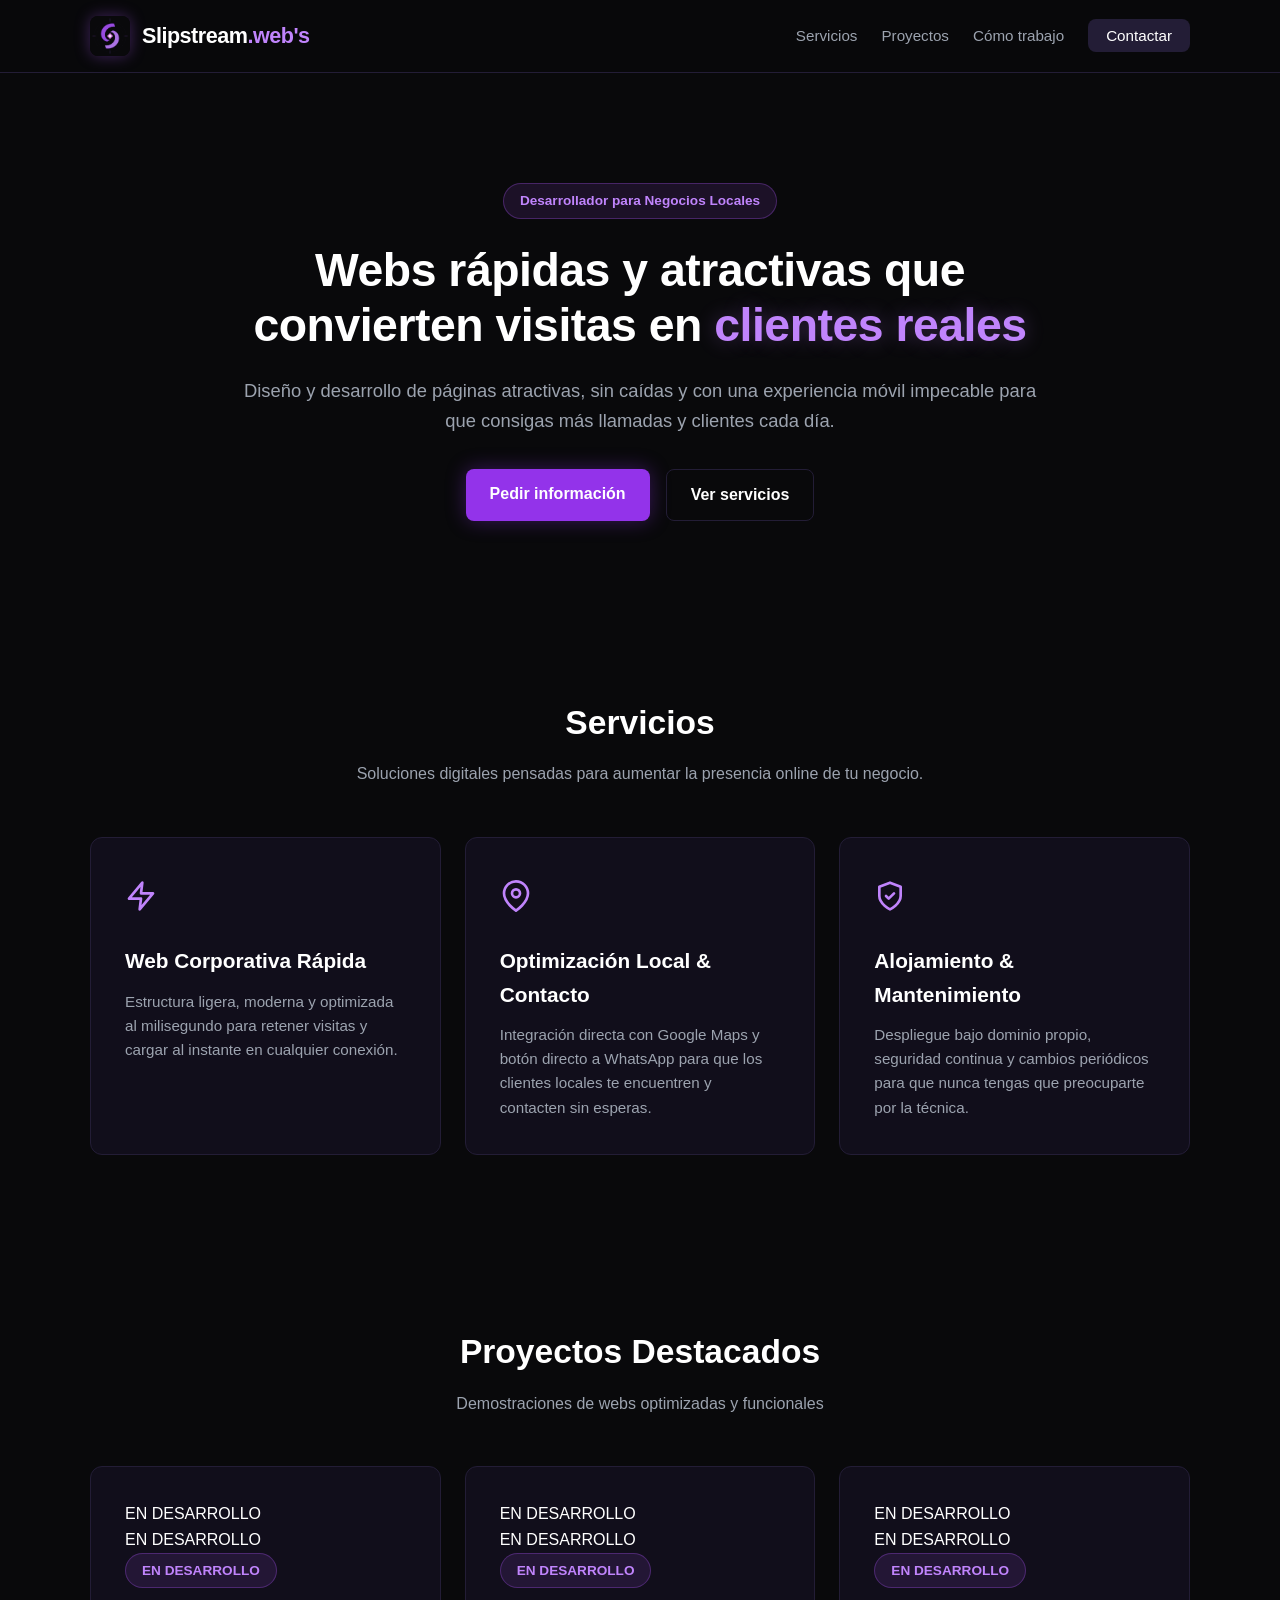
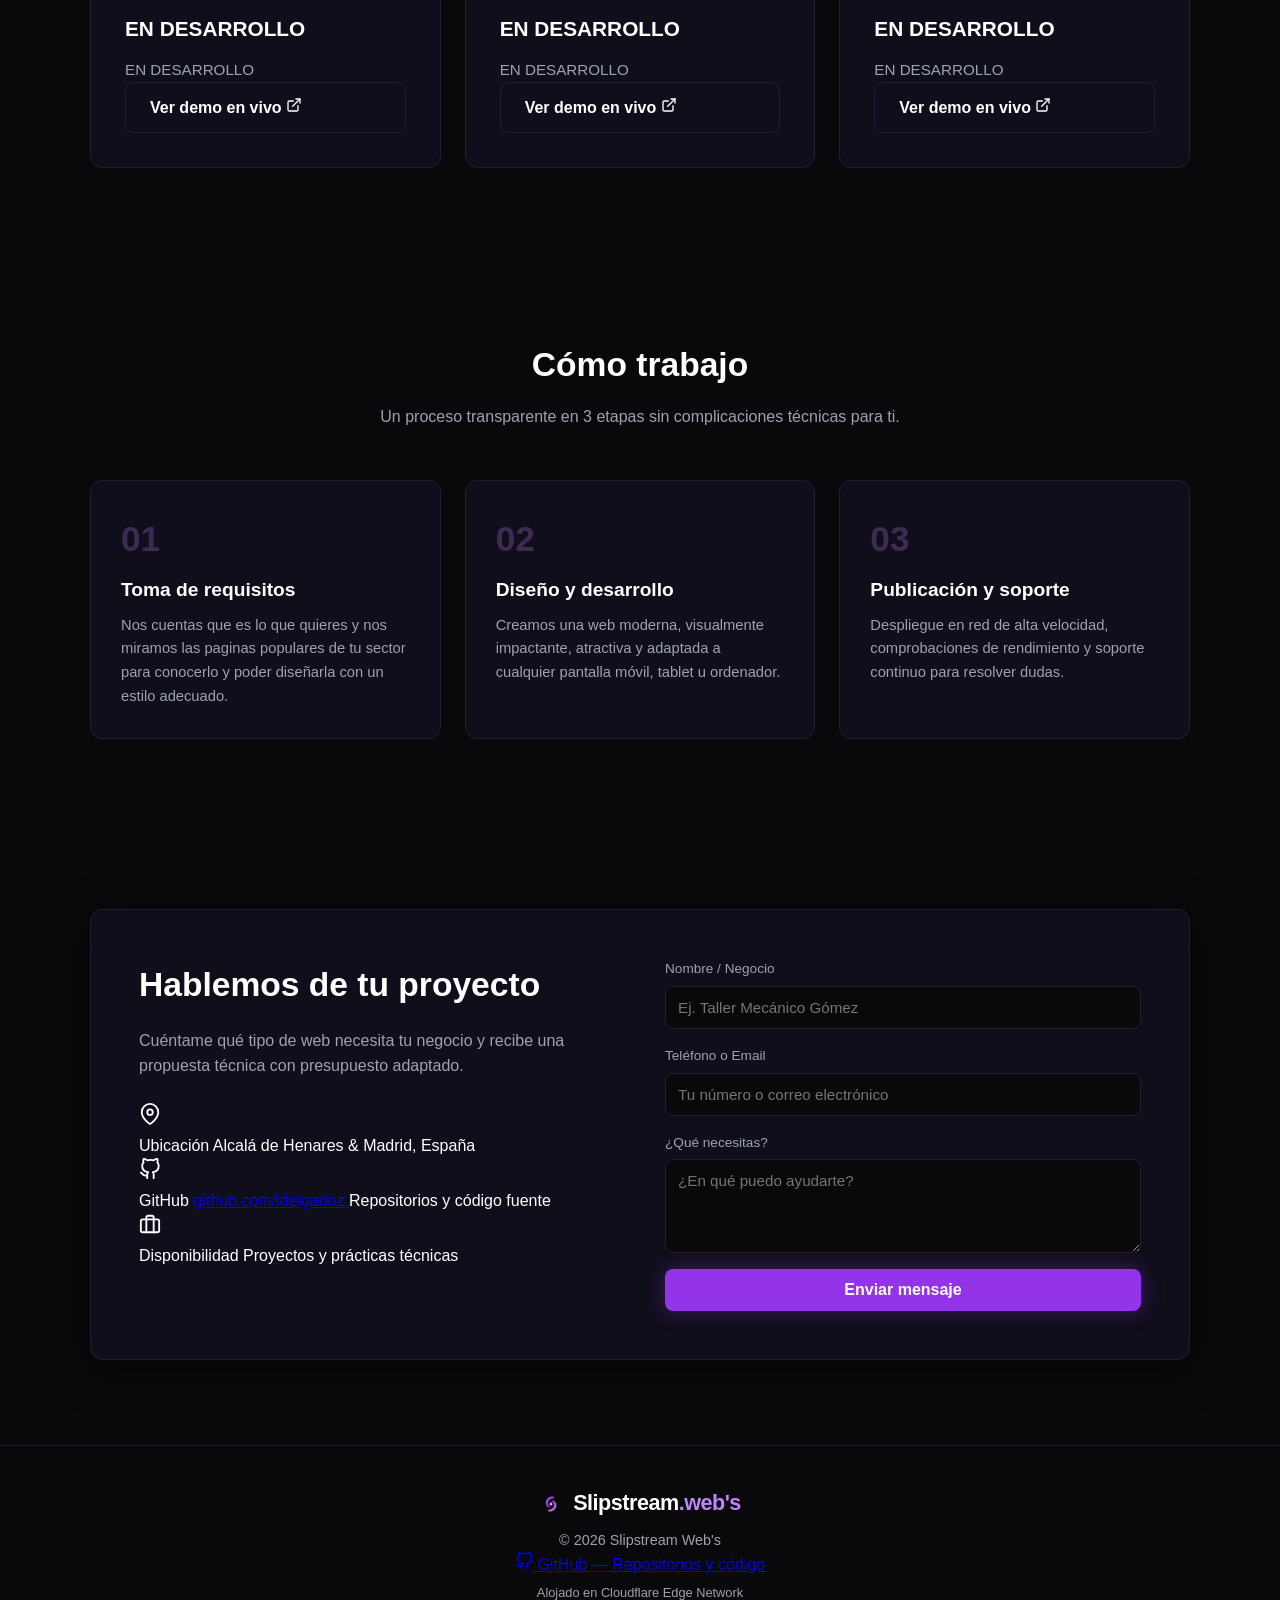
==== index.html @ 8d66f73d "seo: añadir verificaciones google" ====
<!DOCTYPE html>
<html lang="es">
<head>
  <meta charset="UTF-8">
  <meta name="viewport" content="width=device-width, initial-scale=1.0">
  <title>Slipstream.web's | Webs ultra rápidas para negocios locales</title>
  <meta name="description" content="Diseño y desarrollo web profesional y ultra rápido para negocios locales. Consigue más clientes con una web moderna y optimizada.">
  <meta name="robots" content="index, follow">
  <meta name="google-site-verification" content="W9eFP6OTnBa0Vpkq2N8F_43-4FAUFdc419J_L50kn_U" />
  <link rel="icon" type="image/png" href="slipstream_logo.png">
  <link rel="stylesheet" href="style.css">
</head>
<body>

  <!-- NAVEGACIÓN -->
  <header class="navbar">
    <div class="container nav-content">
      <a href="#" class="brand">
        <img src="slipstream_logo.png" alt="Logo Slipstream Web's" class="brand-logo">
        <span class="brand-text">Slipstream<span>.web's</span></span>
      </a>
      <ul class="nav-links">
        <li><a href="#servicios">Servicios</a></li>
        <li><a href="#portfolio">Proyectos</a></li>
        <li><a href="#proceso">Cómo trabajo</a></li>
        <li><a href="#contacto" class="btn-nav">Contactar</a></li>
      </ul>
    </div>
  </header>

  <!-- HERO -->
  <section class="hero">
    <div class="container hero-content">
      <span class="badge">Desarrollador para Negocios Locales</span>
      <h1>Webs rápidas y atractivas que convierten visitas en <span>clientes reales</span></h1>
      <p>
        Diseño y desarrollo de páginas atractivas, sin caídas y con una experiencia móvil impecable para que consigas más llamadas y clientes cada día.
      </p>
      <div class="hero-actions">
        <a href="#contacto" class="btn btn-primary">Pedir información</a>
        <a href="#servicios" class="btn btn-secondary">Ver servicios</a>
      </div>
    </div>
  </section>

  <!-- SERVICIOS -->
  <section id="servicios">
    <div class="container">
      <div class="section-header">
        <h2>Servicios</h2>
        <p>Soluciones digitales pensadas para aumentar la presencia online de tu negocio.</p>
      </div>
      <div class="grid-cards">
        <div class="card">
          <div class="card-icon">
            <svg xmlns="http://www.w3.org/2000/svg" width="32" height="32" viewBox="0 0 24 24" fill="none" stroke="currentColor" stroke-width="2" stroke-linecap="round" stroke-linejoin="round" style="color: var(--accent);">
              <polygon points="13 2 3 14 12 14 11 22 21 10 12 10 13 2"></polygon>
            </svg>
          </div>
          <h3>Web Corporativa Rápida</h3>
          <p>Estructura ligera, moderna y optimizada al milisegundo para retener visitas y cargar al instante en cualquier conexión.</p>
        </div>
        <div class="card">
          <div class="card-icon">
            <svg xmlns="http://www.w3.org/2000/svg" width="32" height="32" viewBox="0 0 24 24" fill="none" stroke="currentColor" stroke-width="2" stroke-linecap="round" stroke-linejoin="round" style="color: var(--accent);">
              <path d="M21 10c0 7-9 13-9 13s-9-6-9-13a9 9 0 0 1 18 0z"></path>
              <circle cx="12" cy="10" r="3"></circle>
            </svg>
          </div>
          <h3>Optimización Local & Contacto</h3>
          <p>Integración directa con Google Maps y botón directo a WhatsApp para que los clientes locales te encuentren y contacten sin esperas.</p>
        </div>
        <div class="card">
          <div class="card-icon">
            <svg xmlns="http://www.w3.org/2000/svg" width="32" height="32" viewBox="0 0 24 24" fill="none" stroke="currentColor" stroke-width="2" stroke-linecap="round" stroke-linejoin="round" style="color: var(--accent);">
              <path d="M12 22s8-4 8-10V5l-8-3-8 3v7c0 6 8 10 8 10z"></path>
              <polyline points="9 12 11 14 15 10"></polyline>
            </svg>
          </div>
          <h3>Alojamiento & Mantenimiento</h3>
          <p>Despliegue bajo dominio propio, seguridad continua y cambios periódicos para que nunca tengas que preocuparte por la técnica.</p>
        </div>
      </div>
    </div>
  </section>

  <!-- PROYECTOS / DEMOSTRACIONES -->
  <section id="portfolio">
    <div class="container">
      <div class="section-header">
        <h2>Proyectos Destacados</h2>
        <p>Demostraciones de webs optimizadas y funcionales</p>
      </div>
      <div class="grid-cards">
        
        <!-- Proyecto 1 -->
        <div class="card project-card">
          <div class="project-screen">
            <div class="screen-header">
              <span class="dot dot-red"></span>
              <span class="dot dot-yellow"></span>
              <span class="dot dot-green"></span>
              <span class="screen-url">EN DESARROLLO</span>
            </div>
            <div class="screen-body">
              <div class="mockup-preview-content">
                <span class="mockup-tag">EN DESARROLLO</span>
                <div class="mockup-bar"></div>
                <div class="mockup-bar short"></div>
              </div>
            </div>
          </div>
          <div class="project-body">
            <span class="badge project-badge">EN DESARROLLO</span>
            <h3>EN DESARROLLO</h3>
            <p>EN DESARROLLO</p>
            <a href="#" class="btn btn-secondary btn-block project-btn">
              <span>Ver demo en vivo</span>
              <svg xmlns="http://www.w3.org/2000/svg" width="16" height="16" viewBox="0 0 24 24" fill="none" stroke="currentColor" stroke-width="2" stroke-linecap="round" stroke-linejoin="round">
                <path d="M18 13v6a2 2 0 0 1-2 2H5a2 2 0 0 1-2-2V8a2 2 0 0 1 2-2h6"></path>
                <polyline points="15 3 21 3 21 9"></polyline>
                <line x1="10" y1="14" x2="21" y2="3"></line>
              </svg>
            </a>
          </div>
        </div>

        <!-- Proyecto 2 -->
        <div class="card project-card">
          <div class="project-screen">
            <div class="screen-header">
              <span class="dot dot-red"></span>
              <span class="dot dot-yellow"></span>
              <span class="dot dot-green"></span>
              <span class="screen-url">EN DESARROLLO</span>
            </div>
            <div class="screen-body">
              <div class="mockup-preview-content">
                <span class="mockup-tag">EN DESARROLLO</span>
                <div class="mockup-bar"></div>
                <div class="mockup-bar short"></div>
              </div>
            </div>
          </div>
          <div class="project-body">
            <span class="badge project-badge">EN DESARROLLO</span>
            <h3>EN DESARROLLO</h3>
            <p>EN DESARROLLO</p>
            <a href="#" class="btn btn-secondary btn-block project-btn">
              <span>Ver demo en vivo</span>
              <svg xmlns="http://www.w3.org/2000/svg" width="16" height="16" viewBox="0 0 24 24" fill="none" stroke="currentColor" stroke-width="2" stroke-linecap="round" stroke-linejoin="round">
                <path d="M18 13v6a2 2 0 0 1-2 2H5a2 2 0 0 1-2-2V8a2 2 0 0 1 2-2h6"></path>
                <polyline points="15 3 21 3 21 9"></polyline>
                <line x1="10" y1="14" x2="21" y2="3"></line>
              </svg>
            </a>
          </div>
        </div>

        <!-- Proyecto 3 -->
        <div class="card project-card">
          <div class="project-screen">
            <div class="screen-header">
              <span class="dot dot-red"></span>
              <span class="dot dot-yellow"></span>
              <span class="dot dot-green"></span>
              <span class="screen-url">EN DESARROLLO</span>
            </div>
            <div class="screen-body">
              <div class="mockup-preview-content">
                <span class="mockup-tag">EN DESARROLLO</span>
                <div class="mockup-bar"></div>
                <div class="mockup-bar short"></div>
              </div>
            </div>
          </div>
          <div class="project-body">
            <span class="badge project-badge">EN DESARROLLO</span>
            <h3>EN DESARROLLO</h3>
            <p>EN DESARROLLO</p>
            <a href="#" class="btn btn-secondary btn-block project-btn">
              <span>Ver demo en vivo</span>
              <svg xmlns="http://www.w3.org/2000/svg" width="16" height="16" viewBox="0 0 24 24" fill="none" stroke="currentColor" stroke-width="2" stroke-linecap="round" stroke-linejoin="round">
                <path d="M18 13v6a2 2 0 0 1-2 2H5a2 2 0 0 1-2-2V8a2 2 0 0 1 2-2h6"></path>
                <polyline points="15 3 21 3 21 9"></polyline>
                <line x1="10" y1="14" x2="21" y2="3"></line>
              </svg>
            </a>
          </div>
        </div>

      </div>
    </div>
  </section>

  <!-- PROCESO -->
  <section id="proceso">
    <div class="container">
      <div class="section-header">
        <h2>Cómo trabajo</h2>
        <p>Un proceso transparente en 3 etapas sin complicaciones técnicas para ti.</p>
      </div>
      <div class="steps-grid">
        <div class="step">
          <span class="step-num">01</span>
          <h4>Toma de requisitos</h4>
          <p>Nos cuentas que es lo que quieres y nos miramos las paginas populares de tu sector para conocerlo y poder diseñarla con un estilo adecuado.</p>
        </div>
        <div class="step">
          <span class="step-num">02</span>
          <h4>Diseño y desarrollo</h4>
          <p>Creamos una web moderna, visualmente impactante, atractiva y adaptada a cualquier pantalla móvil, tablet u ordenador.</p>
        </div>
        <div class="step">
          <span class="step-num">03</span>
          <h4>Publicación y soporte</h4>
          <p>Despliegue en red de alta velocidad, comprobaciones de rendimiento y soporte continuo para resolver dudas.</p>
        </div>
      </div>
    </div>
  </section>

  <!-- CONTACTO -->
  <section id="contacto">
    <div class="container">
      <div class="contact-container">
        
        <!-- Columna Izquierda: Información Técnica y Contacto -->
        <div class="contact-info">
          <h2>Hablemos de tu proyecto</h2>
          <p>Cuéntame qué tipo de web necesita tu negocio y recibe una propuesta técnica con presupuesto adaptado.</p>

          <div class="direct-contact">
            <!-- Ubicación -->
            <div class="contact-item">
              <svg class="contact-icon" xmlns="http://www.w3.org/2000/svg" width="22" height="22" viewBox="0 0 24 24" fill="none" stroke="currentColor" stroke-width="2" stroke-linecap="round" stroke-linejoin="round">
                <path d="M21 10c0 7-9 13-9 13s-9-6-9-13a9 9 0 0 1 18 0z"></path>
                <circle cx="12" cy="10" r="3"></circle>
              </svg>
              <div class="contact-details">
                <span class="contact-label">Ubicación</span>
                <span class="contact-value">Alcalá de Henares & Madrid, España</span>
              </div>
            </div>

            <!-- GitHub -->
            <div class="contact-item">
              <svg class="contact-icon" xmlns="http://www.w3.org/2000/svg" width="22" height="22" viewBox="0 0 24 24" fill="none" stroke="currentColor" stroke-width="2" stroke-linecap="round" stroke-linejoin="round">
                <path d="M9 19c-5 1.5-5-2.5-7-3m14 6v-3.87a3.37 3.37 0 0 0-.94-2.61c3.14-.35 6.44-1.54 6.44-7A5.44 5.44 0 0 0 20 4.77 5.07 5.07 0 0 0 19.91 1S18.73.65 16 2.48a13.38 13.38 0 0 0-7 0C6.27.65 5.09 1 5.09 1A5.07 5.07 0 0 0 5 4.77a5.44 5.44 0 0 0-1.5 3.78c0 5.42 3.3 6.61 6.44 7A3.37 3.37 0 0 0 9 18.13V22"></path>
              </svg>
              <div class="contact-details">
                <span class="contact-label">GitHub</span>
                <a href="https://github.com/ldelgadoz" target="_blank" rel="noopener noreferrer" class="contact-link">
                  <span>github.com/ldelgadoz</span>
                </a>
                <span class="contact-desc">Repositorios y código fuente</span>
              </div>
            </div>

            <!-- Disponibilidad -->
            <div class="contact-item">
              <svg class="contact-icon" xmlns="http://www.w3.org/2000/svg" width="22" height="22" viewBox="0 0 24 24" fill="none" stroke="currentColor" stroke-width="2" stroke-linecap="round" stroke-linejoin="round">
                <rect x="2" y="7" width="20" height="14" rx="2" ry="2"></rect>
                <path d="M16 21V5a2 2 0 0 0-2-2h-4a2 2 0 0 0-2 2v16"></path>
              </svg>
              <div class="contact-details">
                <span class="contact-label">Disponibilidad</span>
                <span class="contact-value">Proyectos y prácticas técnicas</span>
              </div>
            </div>
          </div>
        </div>

        <!-- Columna Derecha: Formulario Web3Forms -->
        <form class="contact-form" action="https://api.web3forms.com/submit" method="POST">
          <!-- Configuración Web3Forms -->
          <input type="hidden" name="access_key" value="0ffc6c0f-3380-46e3-b385-d9b1cf0b16fe">
          <input type="hidden" name="subject" value="Nuevo contacto desde Slipstream Web's">
          <input type="checkbox" name="botcheck" class="hidden" style="display: none;">

          <div class="form-group">
            <label for="nombre">Nombre / Negocio</label>
            <input type="text" id="nombre" name="nombre" placeholder="Ej. Taller Mecánico Gómez" required>
          </div>
          <div class="form-group">
            <label for="contacto">Teléfono o Email</label>
            <input type="text" id="contacto" name="contacto" placeholder="Tu número o correo electrónico" required>
          </div>
          <div class="form-group">
            <label for="mensaje">¿Qué necesitas?</label>
            <textarea id="mensaje" name="mensaje" rows="4" placeholder="¿En qué puedo ayudarte?" required></textarea>
          </div>
          <button type="submit" class="btn btn-primary btn-block">Enviar mensaje</button>
        </form>

      </div>
    </div>
  </section>

  <!-- FOOTER -->
  <footer>
    <div class="container footer-content">
      <div class="footer-brand">
        <img src="slipstream_logo.png" alt="Slipstream Web's" class="footer-logo">
        <span class="brand-text">Slipstream<span>.web's</span></span>
      </div>
      <p>© 2026 Slipstream Web's</p>
      <div class="footer-social">
        <a href="https://github.com/TU_USUARIO" target="_blank" rel="noopener noreferrer">
          <svg xmlns="http://www.w3.org/2000/svg" width="18" height="18" viewBox="0 0 24 24" fill="none" stroke="currentColor" stroke-width="2" stroke-linecap="round" stroke-linejoin="round">
            <path d="M9 19c-5 1.5-5-2.5-7-3m14 6v-3.87a3.37 3.37 0 0 0-.94-2.61c3.14-.35 6.44-1.54 6.44-7A5.44 5.44 0 0 0 20 4.77 5.07 5.07 0 0 0 19.91 1S18.73.65 16 2.48a13.38 13.38 0 0 0-7 0C6.27.65 5.09 1 5.09 1A5.07 5.07 0 0 0 5 4.77a5.44 5.44 0 0 0-1.5 3.78c0 5.42 3.3 6.61 6.44 7A3.37 3.37 0 0 0 9 18.13V22"></path>
          </svg>
          <span>GitHub — Repositorios y código</span>
        </a>
      </div>
      <p class="footer-sub">Alojado en Cloudflare Edge Network</p>
    </div>
  </footer>

</body>
</html>
---- style.css ----
:root {
  --bg-color: #09090b;       /* Negro grafito profundo */
  --card-bg: #110e1b;        /* Negro con matiz violeta sutil */
  --card-border: #231d36;    /* Borde oscuro */
  --text-main: #ffffff;      /* Blanco puro */
  --text-muted: #9ca3af;     /* Gris suave */
  --primary: #9333ea;        /* Morado eléctrico */
  --primary-hover: #7e22ce;  /* Morado intenso al pasar el ratón */
  --accent: #c084fc;         /* Violeta neón brillante */
  --radius: 12px;
}

* {
  margin: 0;
  padding: 0;
  box-sizing: border-box;
}

body {
  font-family: -apple-system, BlinkMacSystemFont, "Segoe UI", Roboto, Helvetica, Arial, sans-serif;
  background-color: var(--bg-color);
  color: var(--text-main);
  line-height: 1.6;
}

.container {
  width: 90%;
  max-width: 1100px;
  margin: 0 auto;
}

/* NAVBAR */
.navbar {
  padding: 16px 0;
  border-bottom: 1px solid var(--card-border);
  position: sticky;
  top: 0;
  background-color: rgba(9, 9, 11, 0.92);
  backdrop-filter: blur(12px);
  z-index: 100;
}

.nav-content {
  display: flex;
  justify-content: space-between;
  align-items: center;
}

/* BRAND Y LOGO */
.brand {
  display: flex;
  align-items: center;
  gap: 12px;
  text-decoration: none;
}

.brand-logo {
  width: 40px;
  height: 40px;
  object-fit: contain;
  border-radius: 8px;
  box-shadow: 0 0 15px rgba(168, 85, 247, 0.35);
}

.brand-text {
  font-size: 1.35rem;
  font-weight: 800;
  color: var(--text-main);
  letter-spacing: -0.5px;
}

.brand-text span {
  color: var(--accent);
}

.nav-links {
  list-style: none;
  display: flex;
  gap: 24px;
  align-items: center;
}

.nav-links a {
  color: var(--text-muted);
  text-decoration: none;
  transition: color 0.2s;
  font-size: 0.95rem;
}

.nav-links a:hover {
  color: var(--text-main);
}

.btn-nav {
  padding: 8px 18px;
  background-color: var(--card-border);
  border-radius: 8px;
  color: var(--text-main) !important;
  transition: background-color 0.2s;
}

.btn-nav:hover {
  background-color: var(--primary);
}

/* BOTONES */
.btn {
  display: inline-block;
  padding: 12px 24px;
  border-radius: 8px;
  font-weight: 600;
  text-decoration: none;
  cursor: pointer;
  border: none;
  font-size: 1rem;
  transition: all 0.2s;
}

.btn-primary {
  background-color: var(--primary);
  color: #fff;
  box-shadow: 0 0 20px rgba(147, 51, 234, 0.35);
}

.btn-primary:hover {
  background-color: var(--primary-hover);
  box-shadow: 0 0 25px rgba(168, 85, 247, 0.55);
}

.btn-secondary {
  background-color: transparent;
  color: var(--text-main);
  border: 1px solid var(--card-border);
}

.btn-secondary:hover {
  background-color: var(--card-border);
}

.btn-block {
  width: 100%;
}

/* HERO */
.hero {
  padding: 110px 0 90px;
  text-align: center;
}

.hero-content {
  max-width: 820px;
}

.badge {
  display: inline-block;
  background-color: rgba(168, 85, 247, 0.12);
  color: var(--accent);
  padding: 6px 16px;
  border-radius: 50px;
  font-size: 0.85rem;
  font-weight: 600;
  margin-bottom: 24px;
  border: 1px solid rgba(168, 85, 247, 0.3);
}

.hero h1 {
  font-size: 2.9rem;
  line-height: 1.2;
  margin-bottom: 22px;
  font-weight: 800;
  letter-spacing: -0.5px;
}

.hero h1 span {
  color: var(--accent);
  text-shadow: 0 0 20px rgba(192, 132, 252, 0.3);
}

.hero p {
  color: var(--text-muted);
  font-size: 1.15rem;
  margin-bottom: 34px;
}

.hero-actions {
  display: flex;
  justify-content: center;
  gap: 16px;
}

/* SECCIONES COMUNES */
section {
  padding: 85px 0;
}

.section-header {
  text-align: center;
  margin-bottom: 50px;
}

.section-header h2 {
  font-size: 2.1rem;
  margin-bottom: 12px;
}

.section-header p {
  color: var(--text-muted);
}

/* TARJETAS SERVICIOS */
.grid-cards {
  display: grid;
  grid-template-columns: repeat(auto-fit, minmax(280px, 1fr));
  gap: 24px;
}

.card {
  background-color: var(--card-bg);
  border: 1px solid var(--card-border);
  padding: 34px;
  border-radius: var(--radius);
  transition: transform 0.2s, border-color 0.2s, box-shadow 0.2s;
}

.card:hover {
  transform: translateY(-4px);
  border-color: rgba(168, 85, 247, 0.45);
  box-shadow: 0 8px 30px rgba(147, 51, 234, 0.12);
}

.card-icon {
  font-size: 2.2rem;
  margin-bottom: 16px;
}

.card h3 {
  font-size: 1.3rem;
  margin-bottom: 12px;
}

.card p {
  color: var(--text-muted);
  font-size: 0.95rem;
}

/* PROCESO */
.steps-grid {
  display: grid;
  grid-template-columns: repeat(auto-fit, minmax(240px, 1fr));
  gap: 24px;
}

.step {
  background-color: var(--card-bg);
  border: 1px solid var(--card-border);
  padding: 30px;
  border-radius: var(--radius);
}

.step-num {
  font-size: 2.2rem;
  font-weight: 800;
  color: rgba(192, 132, 252, 0.25);
  display: block;
  margin-bottom: 8px;
}

.step h4 {
  font-size: 1.2rem;
  margin-bottom: 8px;
}

.step p {
  color: var(--text-muted);
  font-size: 0.92rem;
}

/* CONTACTO */
.contact-container {
  display: grid;
  grid-template-columns: 1fr 1fr;
  gap: 50px;
  background-color: var(--card-bg);
  border: 1px solid var(--card-border);
  padding: 48px;
  border-radius: var(--radius);
  box-shadow: 0 10px 40px rgba(0, 0, 0, 0.5);
}

.contact-info h2 {
  font-size: 2.1rem;
  margin-bottom: 16px;
}

.contact-info p {
  color: var(--text-muted);
  margin-bottom: 24px;
}

.direct-contact p {
  color: var(--text-main);
  margin-bottom: 8px;
}

.contact-form {
  display: flex;
  flex-direction: column;
  gap: 16px;
}

.form-group {
  display: flex;
  flex-direction: column;
  gap: 6px;
}

.form-group label {
  font-size: 0.85rem;
  color: var(--text-muted);
}

.form-group input,
.form-group textarea {
  padding: 12px;
  border-radius: 8px;
  border: 1px solid var(--card-border);
  background-color: var(--bg-color);
  color: var(--text-main);
  font-family: inherit;
  font-size: 0.95rem;
  transition: border-color 0.2s;
}

.form-group input:focus,
.form-group textarea:focus {
  outline: none;
  border-color: var(--accent);
  box-shadow: 0 0 10px rgba(168, 85, 247, 0.25);
}

/* FOOTER */
footer {
  border-top: 1px solid var(--card-border);
  padding: 40px 0;
  text-align: center;
}

.footer-brand {
  display: flex;
  align-items: center;
  justify-content: center;
  gap: 10px;
  margin-bottom: 8px;
}

.footer-logo {
  width: 24px;
  height: 24px;
  object-fit: contain;
}

.footer-content p {
  color: var(--text-muted);
  font-size: 0.9rem;
}

.footer-sub {
  margin-top: 6px;
  font-size: 0.8rem !important;
  color: #6b7280;
}

/* RESPONSIVE */
@media (max-width: 768px) {
  .hero h1 {
    font-size: 2.2rem;
  }
  
  .contact-container {
    grid-template-columns: 1fr;
    padding: 24px;
  }
  
  .hero-actions {
    flex-direction: column;
  }

  .nav-links {
    display: none;
  }
}
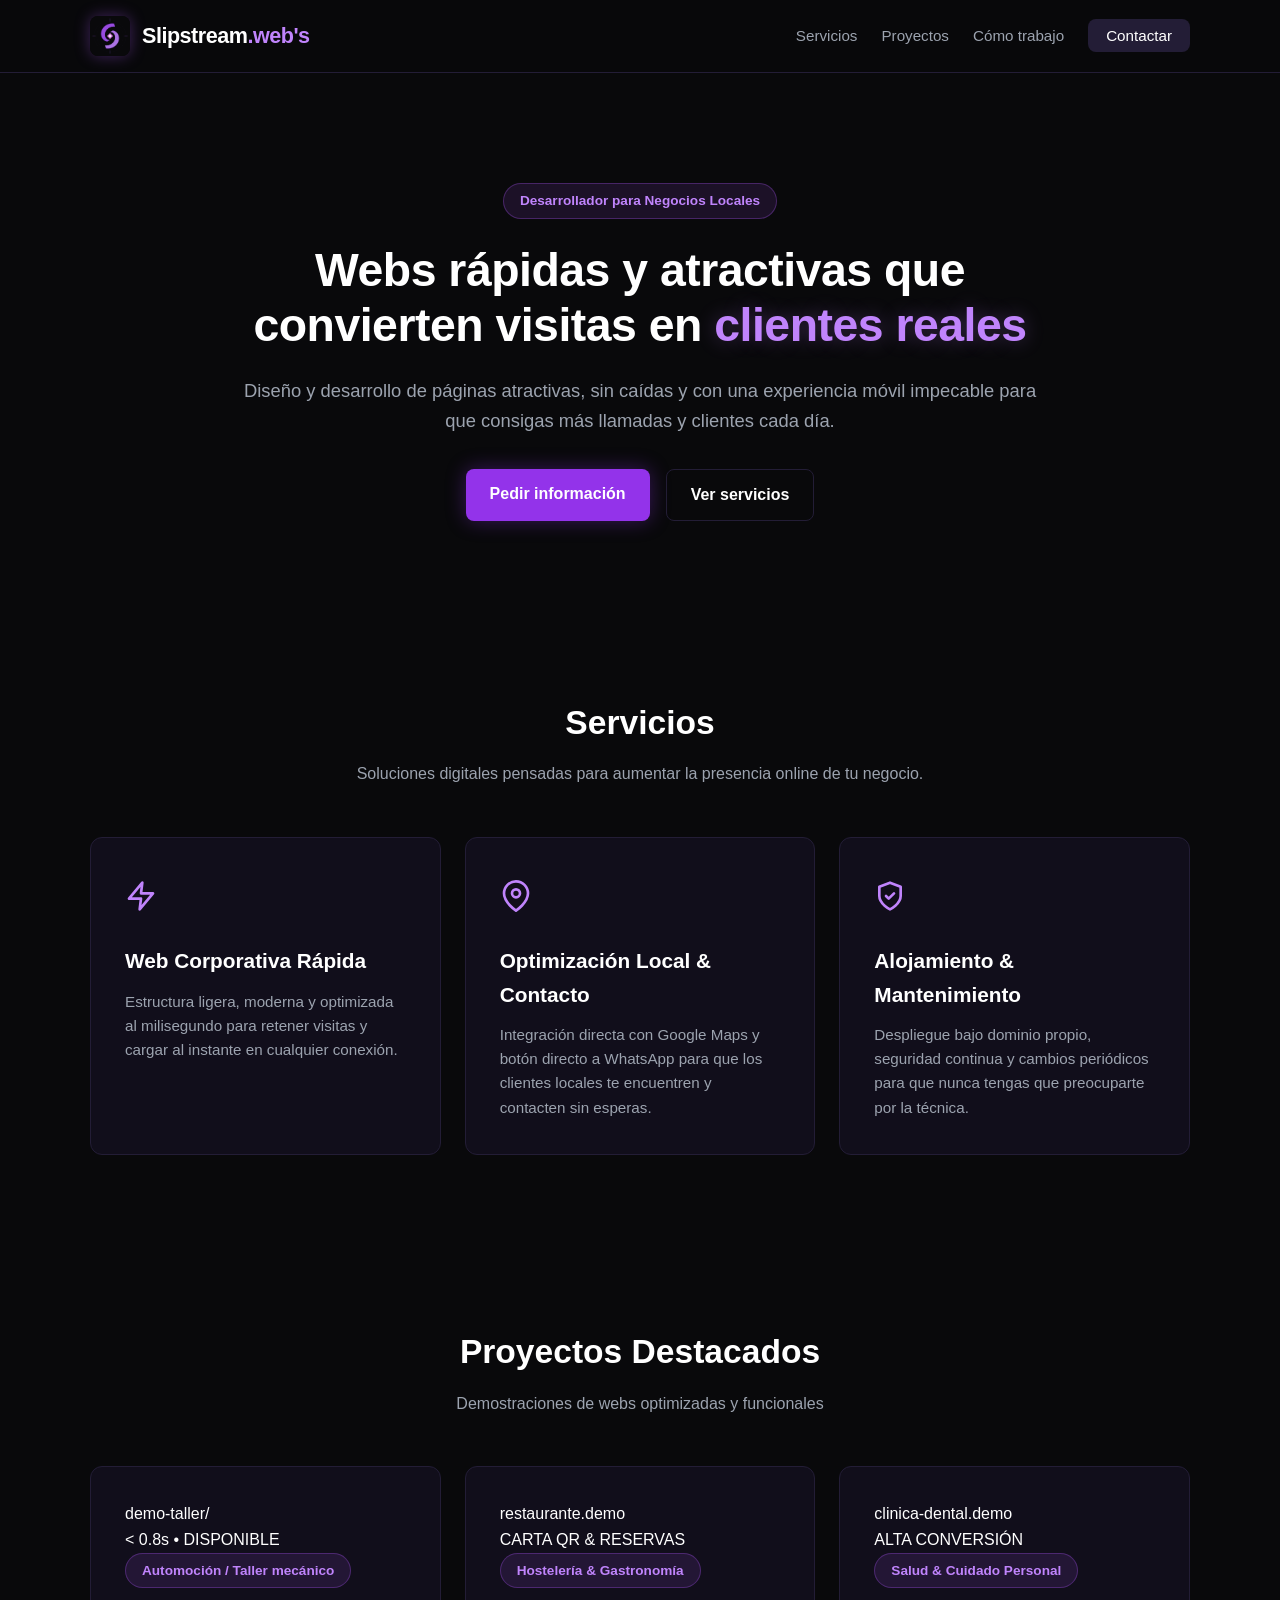
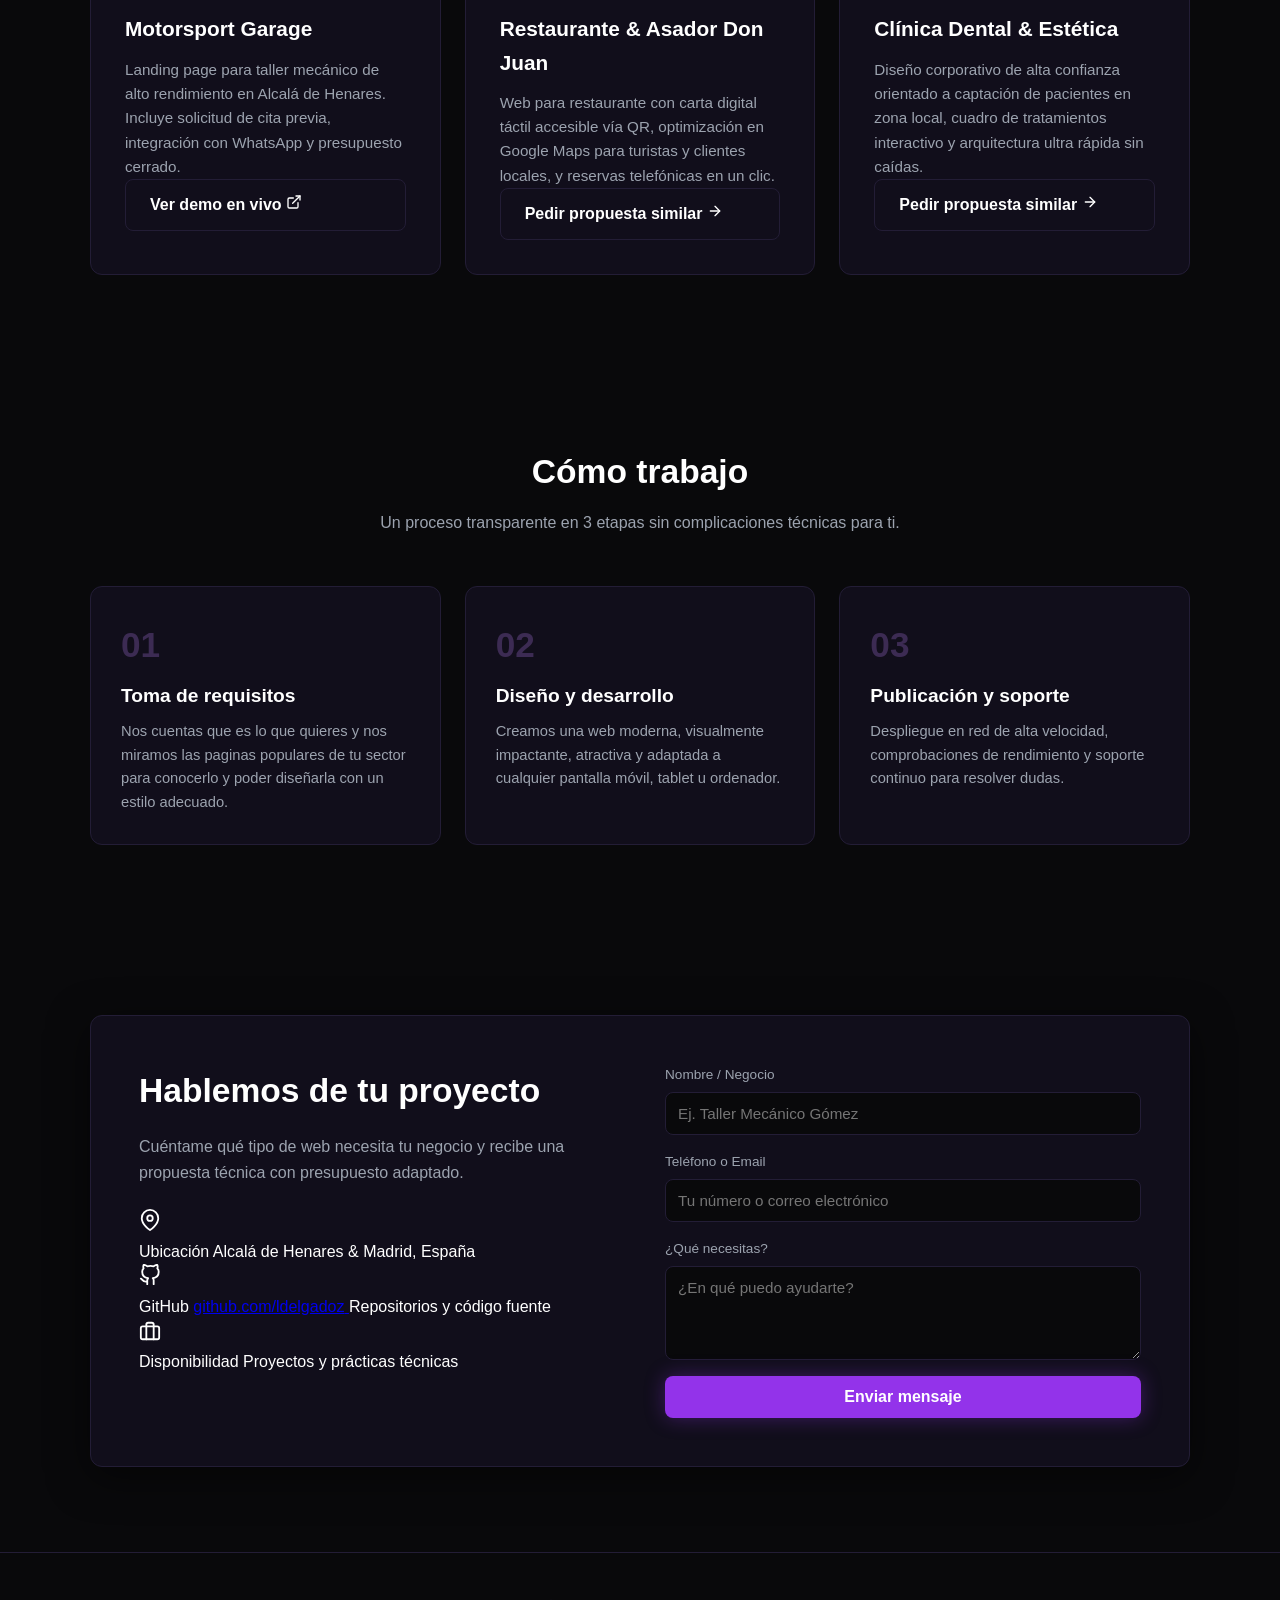
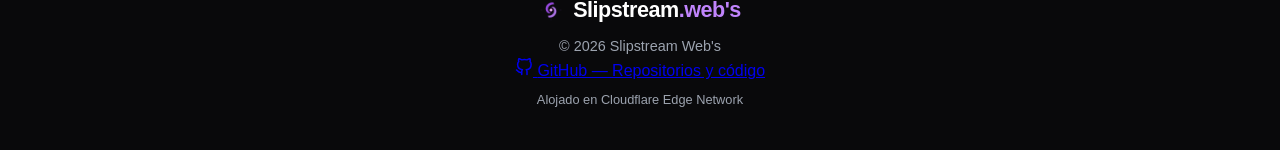
==== commit 954df21b: "añadimos pagina" ====
--- a/index.html
+++ b/index.html
@@ -93,28 +93,28 @@
       </div>
       <div class="grid-cards">
         
-        <!-- Proyecto 1 -->
+        <!-- Proyecto 1: Taller Mecánico (Demo Funcional) -->
         <div class="card project-card">
           <div class="project-screen">
             <div class="screen-header">
               <span class="dot dot-red"></span>
               <span class="dot dot-yellow"></span>
               <span class="dot dot-green"></span>
-              <span class="screen-url">EN DESARROLLO</span>
+              <span class="screen-url">demo-taller/</span>
             </div>
             <div class="screen-body">
               <div class="mockup-preview-content">
-                <span class="mockup-tag">EN DESARROLLO</span>
+                <span class="mockup-tag">&lt; 0.8s • DISPONIBLE</span>
                 <div class="mockup-bar"></div>
                 <div class="mockup-bar short"></div>
               </div>
             </div>
           </div>
           <div class="project-body">
-            <span class="badge project-badge">EN DESARROLLO</span>
-            <h3>EN DESARROLLO</h3>
-            <p>EN DESARROLLO</p>
-            <a href="#" class="btn btn-secondary btn-block project-btn">
+            <span class="badge project-badge">Automoción / Taller mecánico</span>
+            <h3>Motorsport Garage</h3>
+            <p>Landing page para taller mecánico de alto rendimiento en Alcalá de Henares. Incluye solicitud de cita previa, integración con WhatsApp y presupuesto cerrado.</p>
+            <a href="demo-taller/" target="_blank" rel="noopener noreferrer" class="btn btn-secondary btn-block project-btn">
               <span>Ver demo en vivo</span>
               <svg xmlns="http://www.w3.org/2000/svg" width="16" height="16" viewBox="0 0 24 24" fill="none" stroke="currentColor" stroke-width="2" stroke-linecap="round" stroke-linejoin="round">
                 <path d="M18 13v6a2 2 0 0 1-2 2H5a2 2 0 0 1-2-2V8a2 2 0 0 1 2-2h6"></path>
@@ -125,65 +125,63 @@
           </div>
         </div>
 
-        <!-- Proyecto 2 -->
+        <!-- Proyecto 2: Hostelería & Restauración -->
         <div class="card project-card">
           <div class="project-screen">
             <div class="screen-header">
               <span class="dot dot-red"></span>
               <span class="dot dot-yellow"></span>
               <span class="dot dot-green"></span>
-              <span class="screen-url">EN DESARROLLO</span>
+              <span class="screen-url">restaurante.demo</span>
             </div>
             <div class="screen-body">
               <div class="mockup-preview-content">
-                <span class="mockup-tag">EN DESARROLLO</span>
+                <span class="mockup-tag">CARTA QR & RESERVAS</span>
                 <div class="mockup-bar"></div>
                 <div class="mockup-bar short"></div>
               </div>
             </div>
           </div>
           <div class="project-body">
-            <span class="badge project-badge">EN DESARROLLO</span>
-            <h3>EN DESARROLLO</h3>
-            <p>EN DESARROLLO</p>
-            <a href="#" class="btn btn-secondary btn-block project-btn">
-              <span>Ver demo en vivo</span>
+            <span class="badge project-badge">Hostelería & Gastronomía</span>
+            <h3>Restaurante & Asador Don Juan</h3>
+            <p>Web para restaurante con carta digital táctil accesible vía QR, optimización en Google Maps para turistas y clientes locales, y reservas telefónicas en un clic.</p>
+            <a href="#contacto" class="btn btn-secondary btn-block project-btn">
+              <span>Pedir propuesta similar</span>
               <svg xmlns="http://www.w3.org/2000/svg" width="16" height="16" viewBox="0 0 24 24" fill="none" stroke="currentColor" stroke-width="2" stroke-linecap="round" stroke-linejoin="round">
-                <path d="M18 13v6a2 2 0 0 1-2 2H5a2 2 0 0 1-2-2V8a2 2 0 0 1 2-2h6"></path>
-                <polyline points="15 3 21 3 21 9"></polyline>
-                <line x1="10" y1="14" x2="21" y2="3"></line>
+                <line x1="5" y1="12" x2="19" y2="12"></line>
+                <polyline points="12 5 19 12 12 19"></polyline>
               </svg>
             </a>
           </div>
         </div>
 
-        <!-- Proyecto 3 -->
+        <!-- Proyecto 3: Salud & Bienestar -->
         <div class="card project-card">
           <div class="project-screen">
             <div class="screen-header">
               <span class="dot dot-red"></span>
               <span class="dot dot-yellow"></span>
               <span class="dot dot-green"></span>
-              <span class="screen-url">EN DESARROLLO</span>
+              <span class="screen-url">clinica-dental.demo</span>
             </div>
             <div class="screen-body">
               <div class="mockup-preview-content">
-                <span class="mockup-tag">EN DESARROLLO</span>
+                <span class="mockup-tag">ALTA CONVERSIÓN</span>
                 <div class="mockup-bar"></div>
                 <div class="mockup-bar short"></div>
               </div>
             </div>
           </div>
           <div class="project-body">
-            <span class="badge project-badge">EN DESARROLLO</span>
-            <h3>EN DESARROLLO</h3>
-            <p>EN DESARROLLO</p>
-            <a href="#" class="btn btn-secondary btn-block project-btn">
-              <span>Ver demo en vivo</span>
+            <span class="badge project-badge">Salud & Cuidado Personal</span>
+            <h3>Clínica Dental & Estética</h3>
+            <p>Diseño corporativo de alta confianza orientado a captación de pacientes en zona local, cuadro de tratamientos interactivo y arquitectura ultra rápida sin caídas.</p>
+            <a href="#contacto" class="btn btn-secondary btn-block project-btn">
+              <span>Pedir propuesta similar</span>
               <svg xmlns="http://www.w3.org/2000/svg" width="16" height="16" viewBox="0 0 24 24" fill="none" stroke="currentColor" stroke-width="2" stroke-linecap="round" stroke-linejoin="round">
-                <path d="M18 13v6a2 2 0 0 1-2 2H5a2 2 0 0 1-2-2V8a2 2 0 0 1 2-2h6"></path>
-                <polyline points="15 3 21 3 21 9"></polyline>
-                <line x1="10" y1="14" x2="21" y2="3"></line>
+                <line x1="5" y1="12" x2="19" y2="12"></line>
+                <polyline points="12 5 19 12 12 19"></polyline>
               </svg>
             </a>
           </div>
@@ -306,7 +304,7 @@
       </div>
       <p>© 2026 Slipstream Web's</p>
       <div class="footer-social">
-        <a href="https://github.com/TU_USUARIO" target="_blank" rel="noopener noreferrer">
+        <a href="https://github.com/ldelgadoz" target="_blank" rel="noopener noreferrer">
           <svg xmlns="http://www.w3.org/2000/svg" width="18" height="18" viewBox="0 0 24 24" fill="none" stroke="currentColor" stroke-width="2" stroke-linecap="round" stroke-linejoin="round">
             <path d="M9 19c-5 1.5-5-2.5-7-3m14 6v-3.87a3.37 3.37 0 0 0-.94-2.61c3.14-.35 6.44-1.54 6.44-7A5.44 5.44 0 0 0 20 4.77 5.07 5.07 0 0 0 19.91 1S18.73.65 16 2.48a13.38 13.38 0 0 0-7 0C6.27.65 5.09 1 5.09 1A5.07 5.07 0 0 0 5 4.77a5.44 5.44 0 0 0-1.5 3.78c0 5.42 3.3 6.61 6.44 7A3.37 3.37 0 0 0 9 18.13V22"></path>
           </svg>
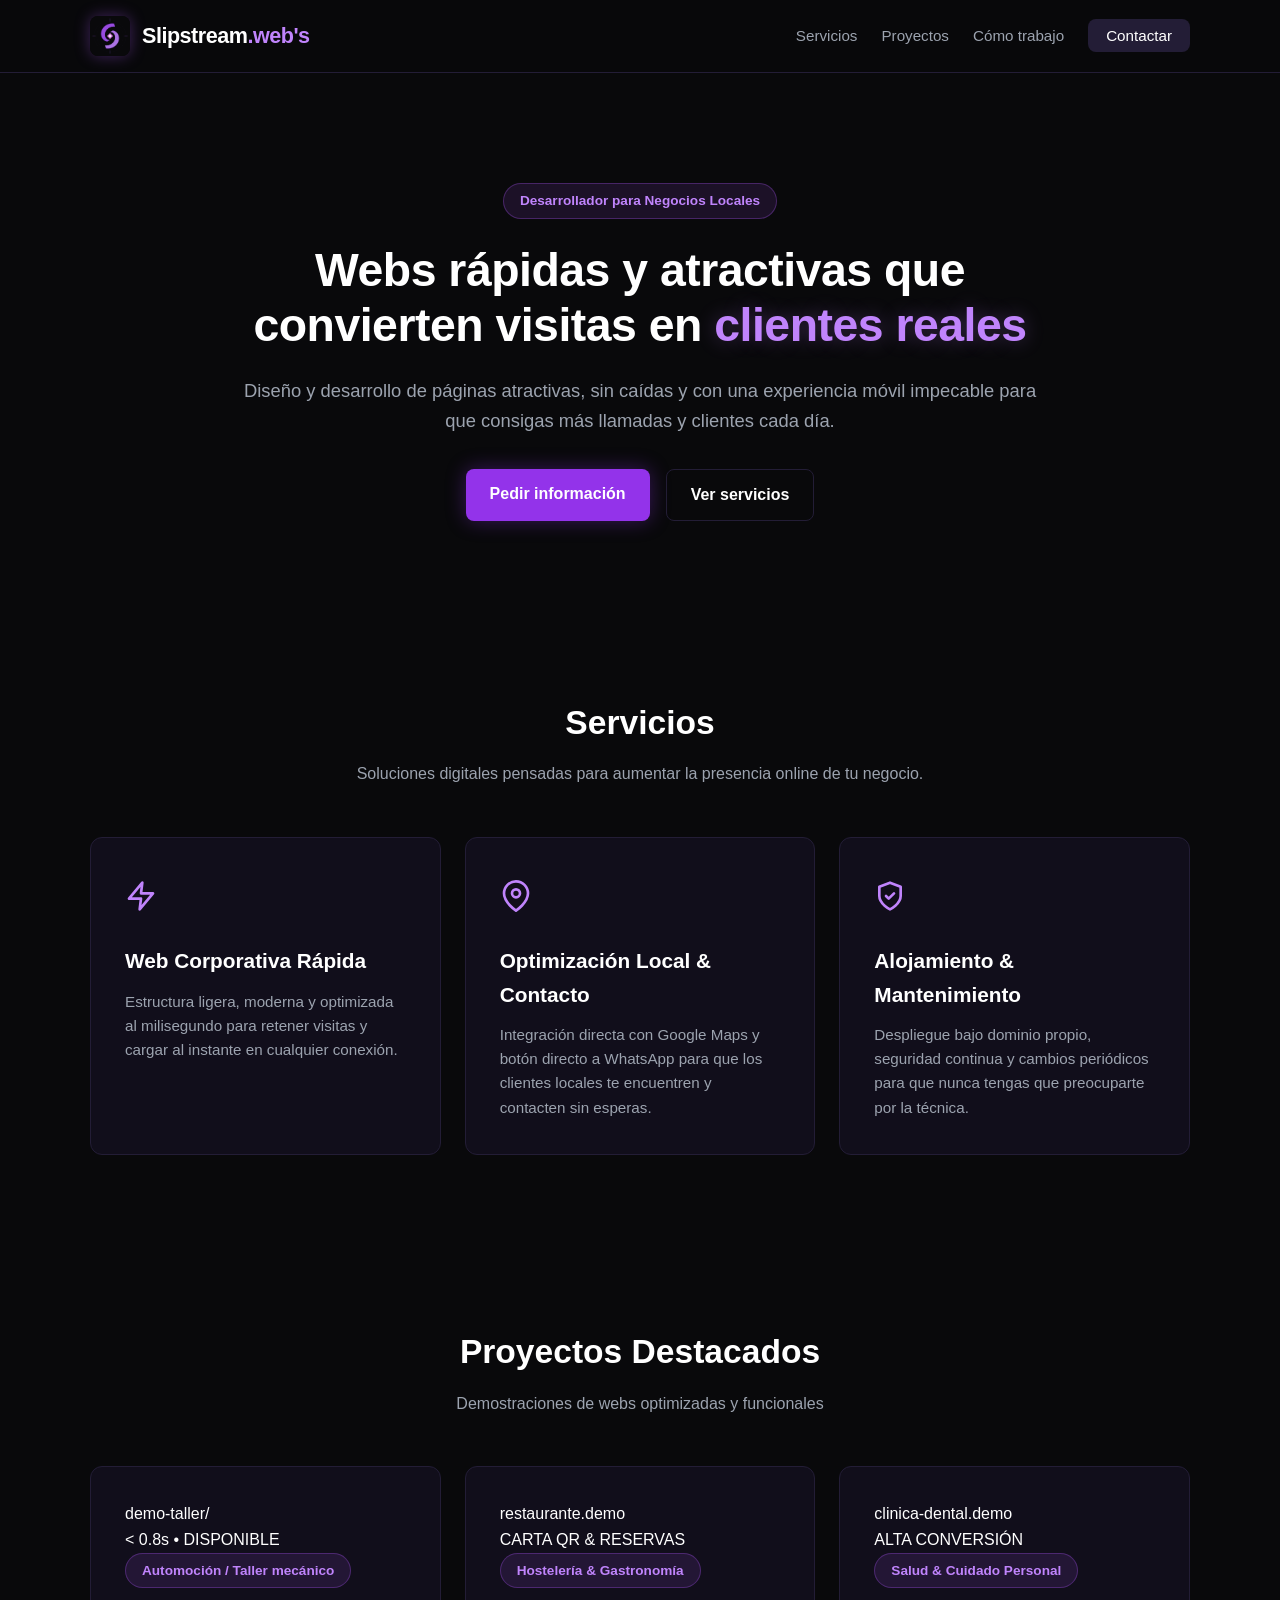
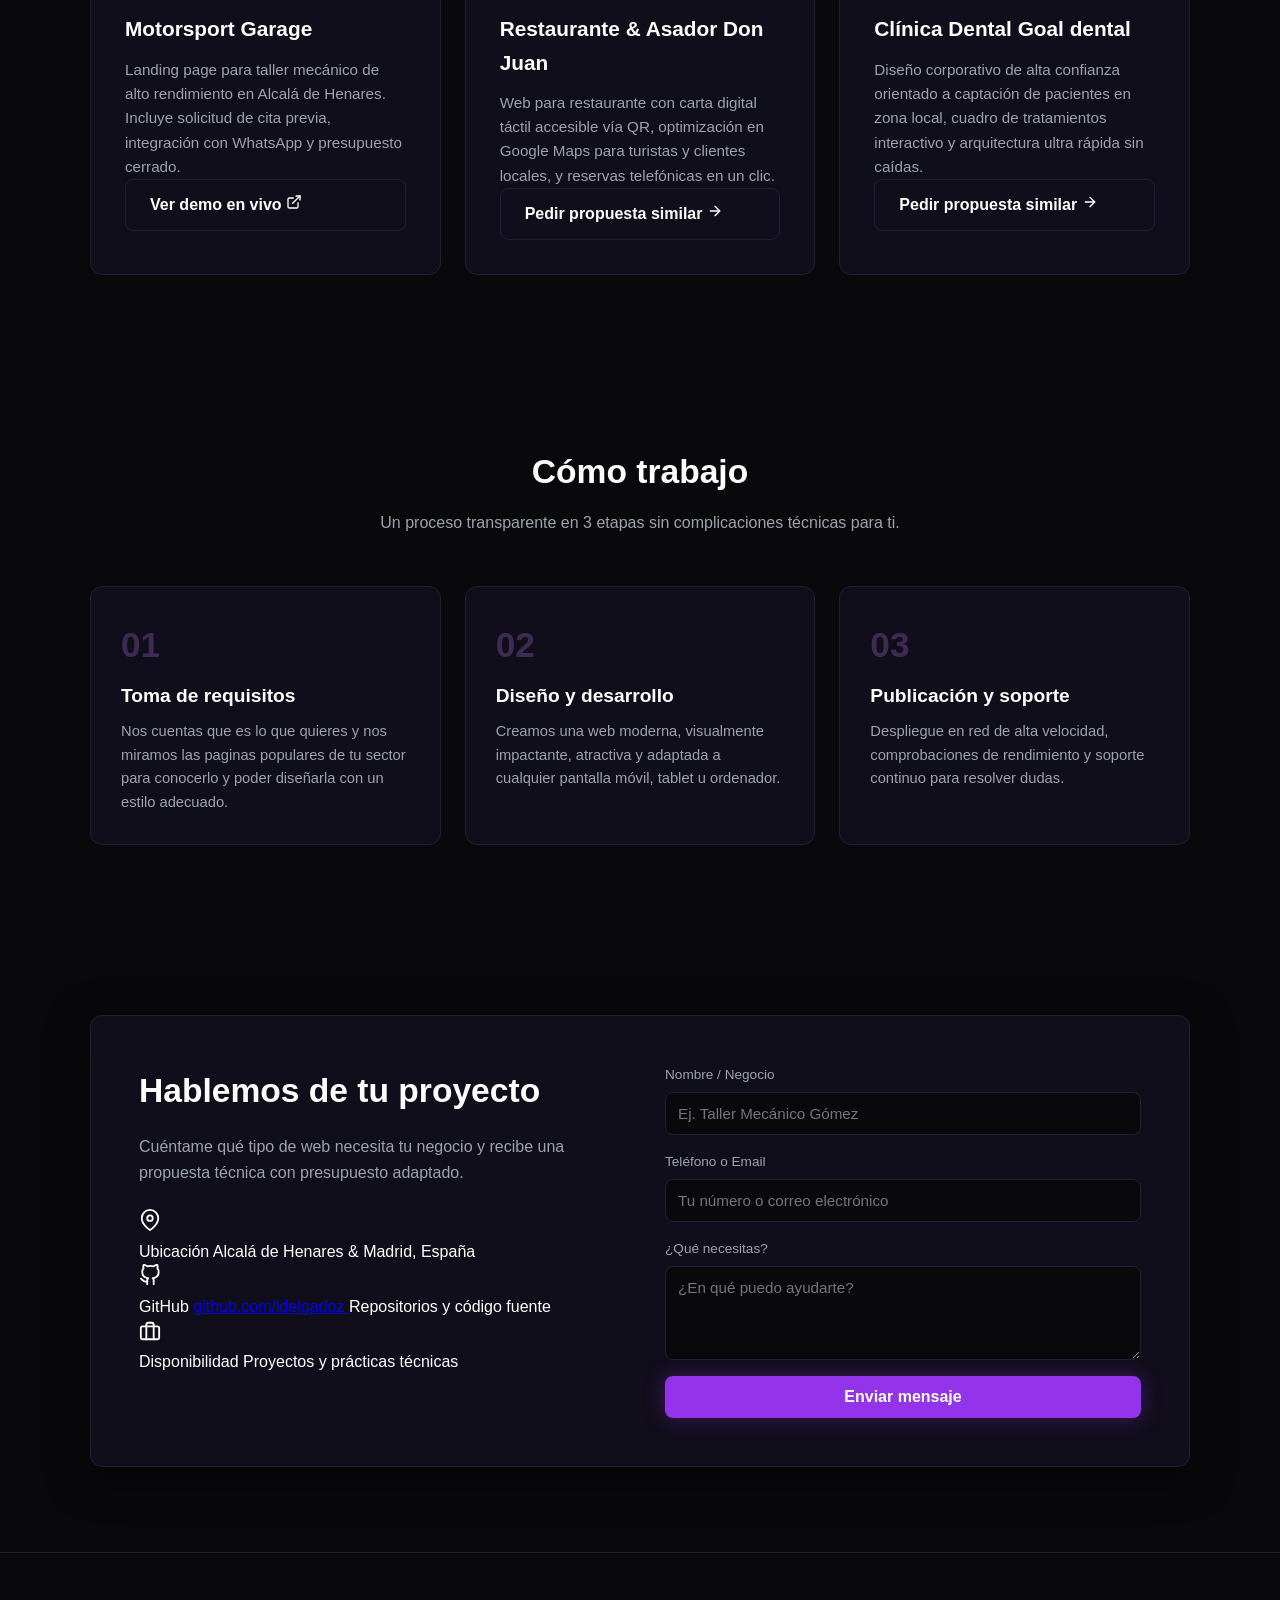
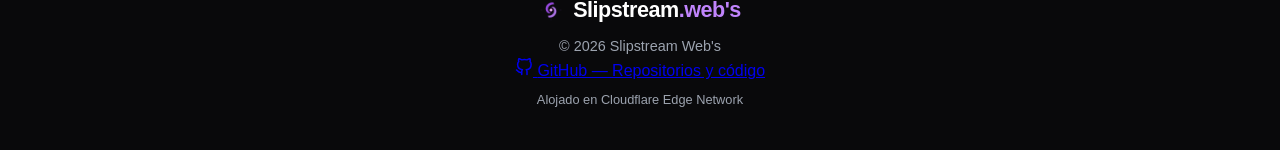
==== commit b48948b0: "añadimos la referencia de la clinica dental a la pagina principal" ====
--- a/index.html
+++ b/index.html
@@ -175,9 +175,9 @@
           </div>
           <div class="project-body">
             <span class="badge project-badge">Salud & Cuidado Personal</span>
-            <h3>Clínica Dental & Estética</h3>
+            <h3>Clínica Dental Goal dental</h3>
             <p>Diseño corporativo de alta confianza orientado a captación de pacientes en zona local, cuadro de tratamientos interactivo y arquitectura ultra rápida sin caídas.</p>
-            <a href="#contacto" class="btn btn-secondary btn-block project-btn">
+            <a href="demo-clinica/" class="btn btn-secondary btn-block project-btn">
               <span>Pedir propuesta similar</span>
               <svg xmlns="http://www.w3.org/2000/svg" width="16" height="16" viewBox="0 0 24 24" fill="none" stroke="currentColor" stroke-width="2" stroke-linecap="round" stroke-linejoin="round">
                 <line x1="5" y1="12" x2="19" y2="12"></line>
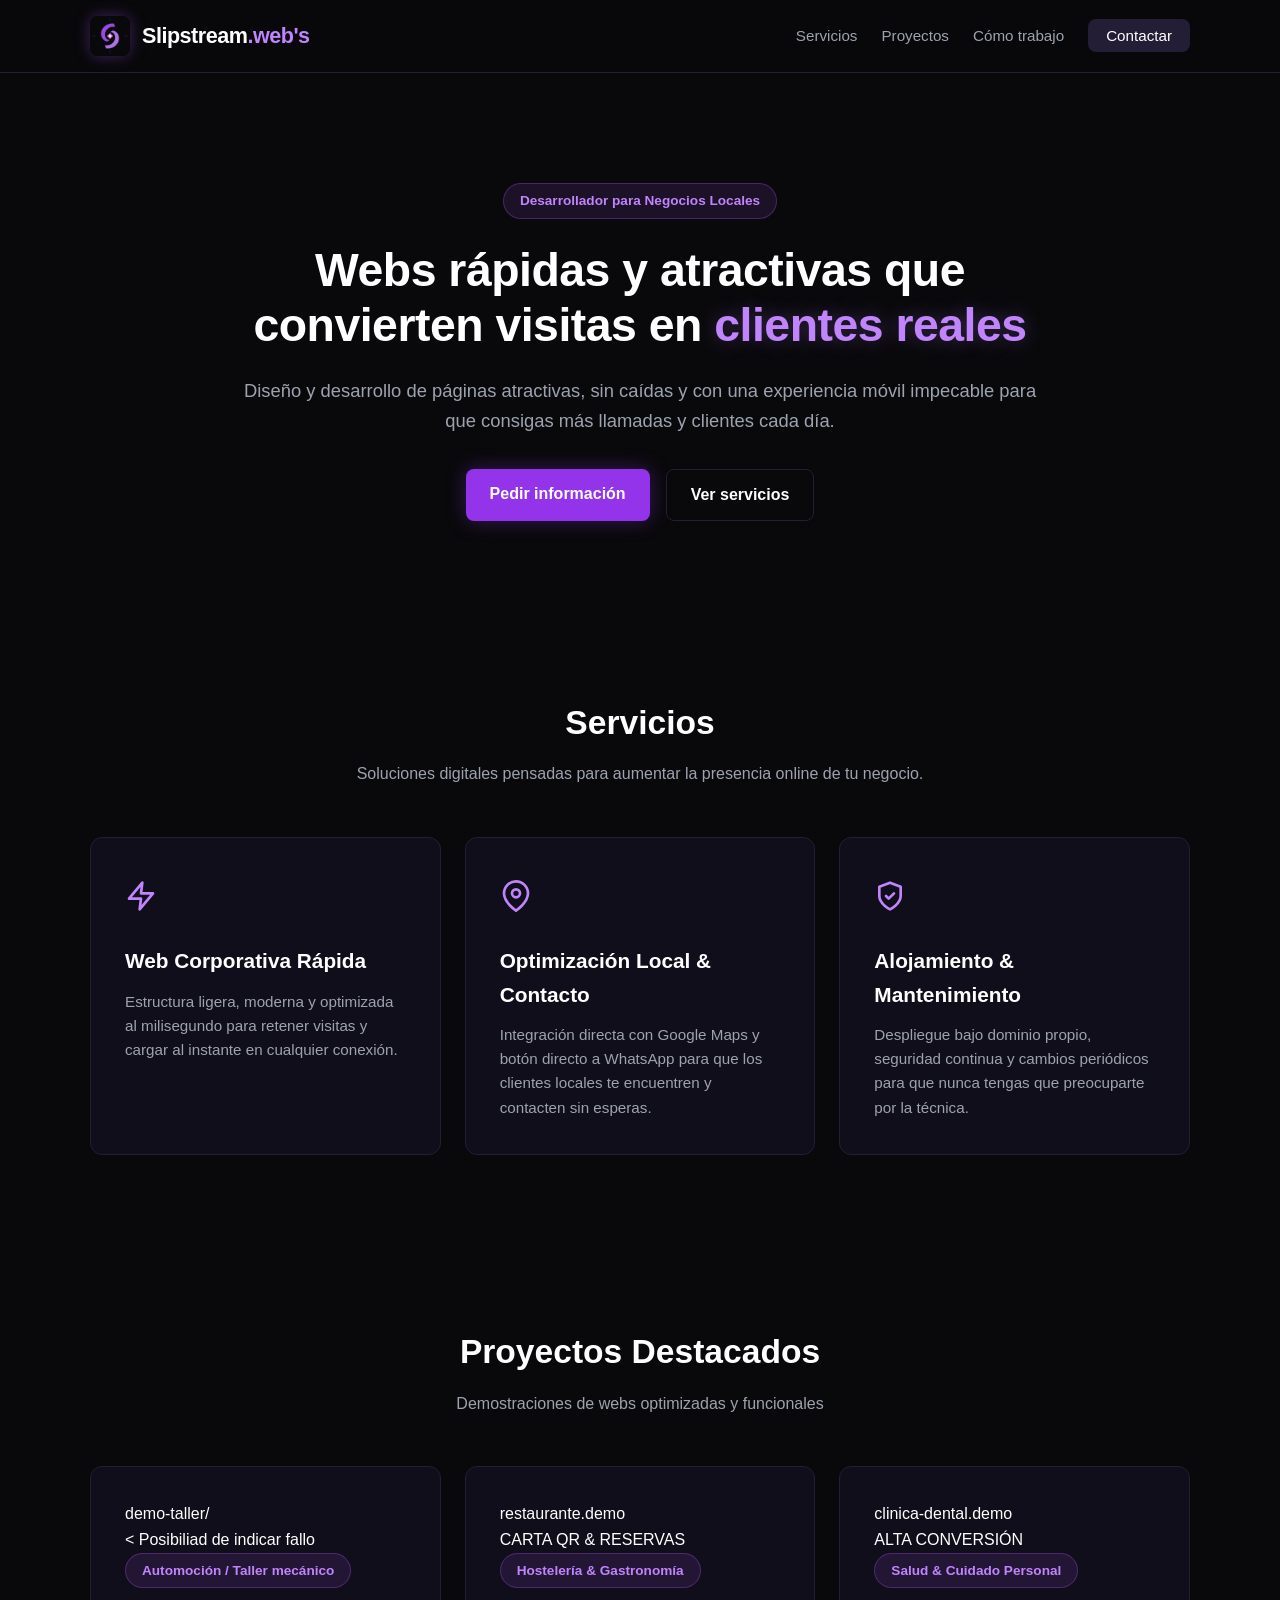
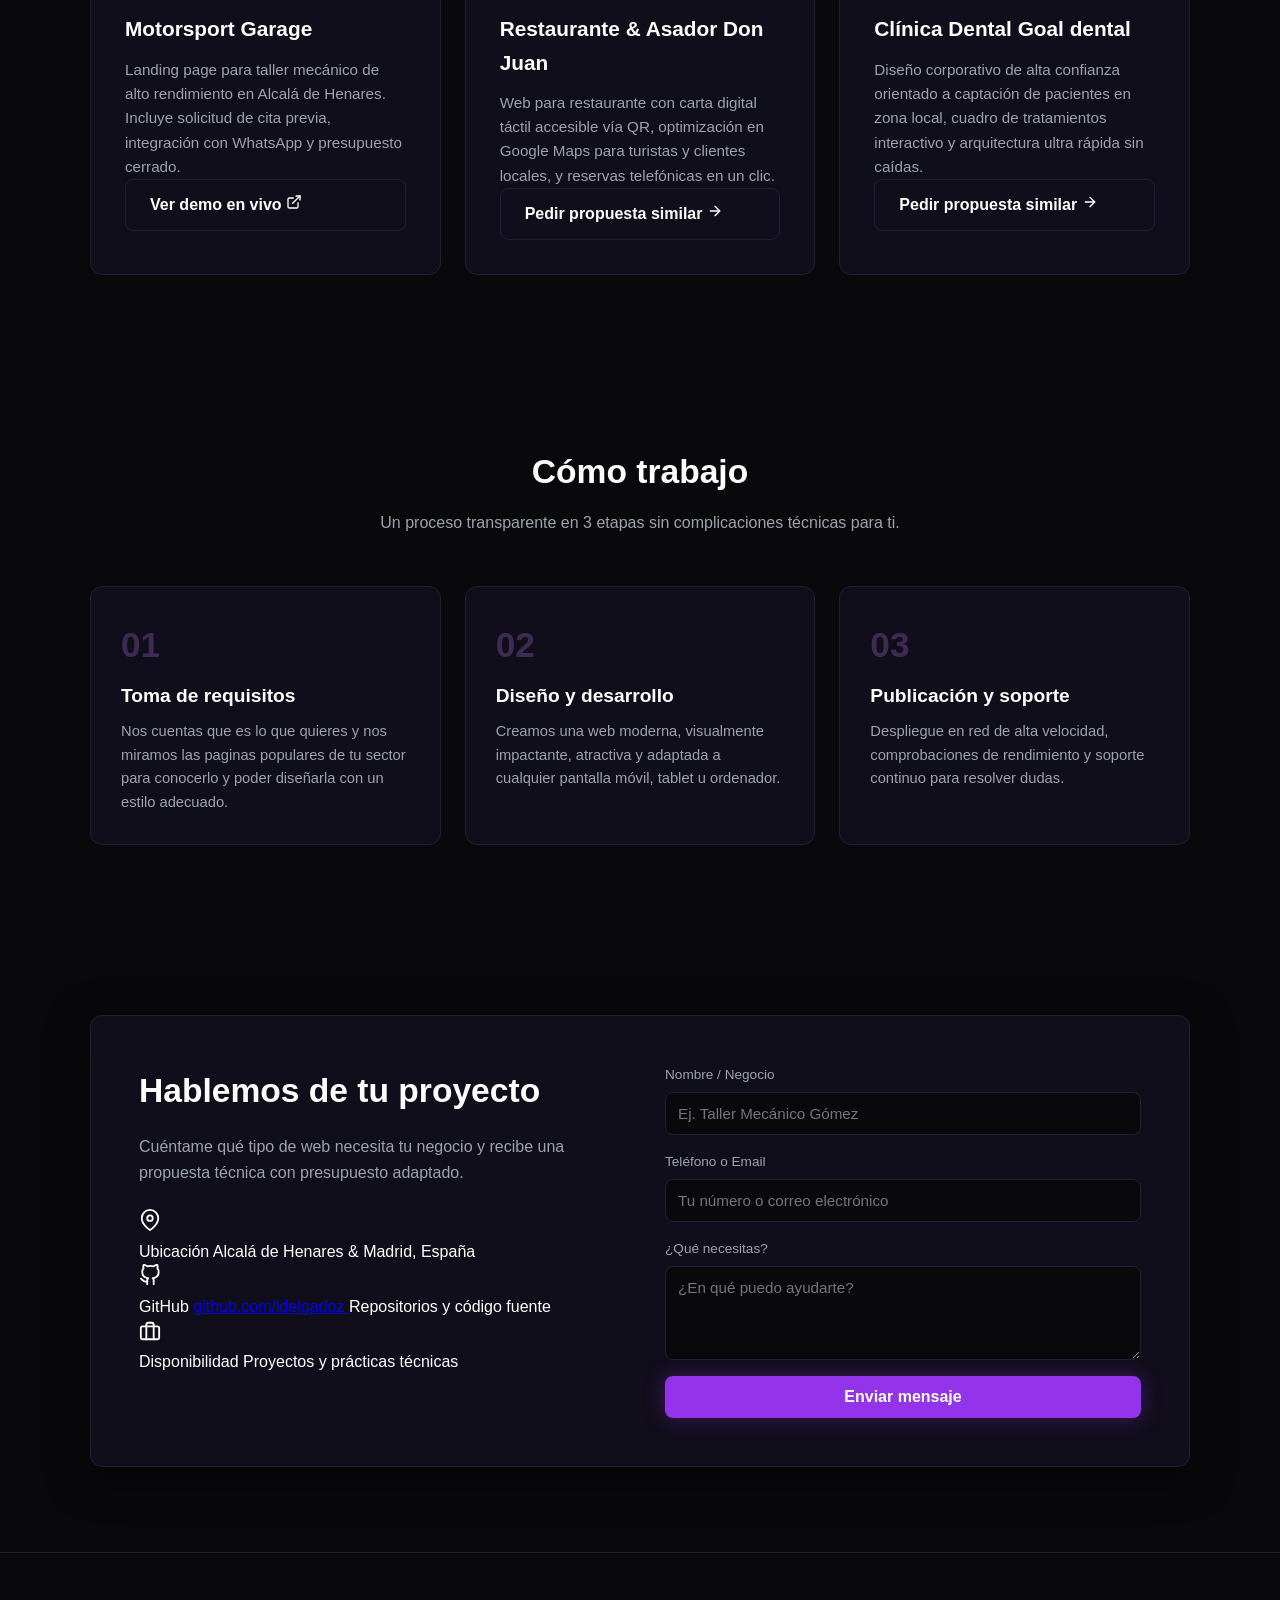
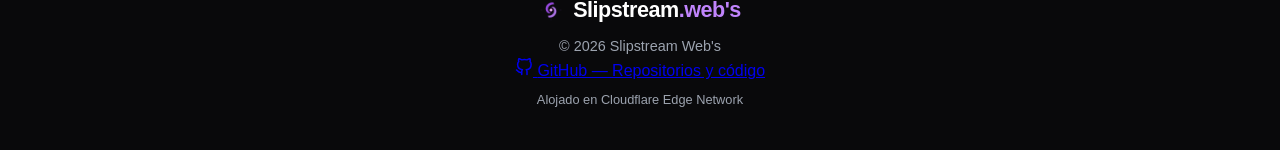
==== commit 128946d0: "actualizamos error visual" ====
--- a/index.html
+++ b/index.html
@@ -104,7 +104,7 @@
             </div>
             <div class="screen-body">
               <div class="mockup-preview-content">
-                <span class="mockup-tag">&lt; 0.8s • DISPONIBLE</span>
+                <span class="mockup-tag">&lt; Posibiliad de indicar fallo</span>
                 <div class="mockup-bar"></div>
                 <div class="mockup-bar short"></div>
               </div>
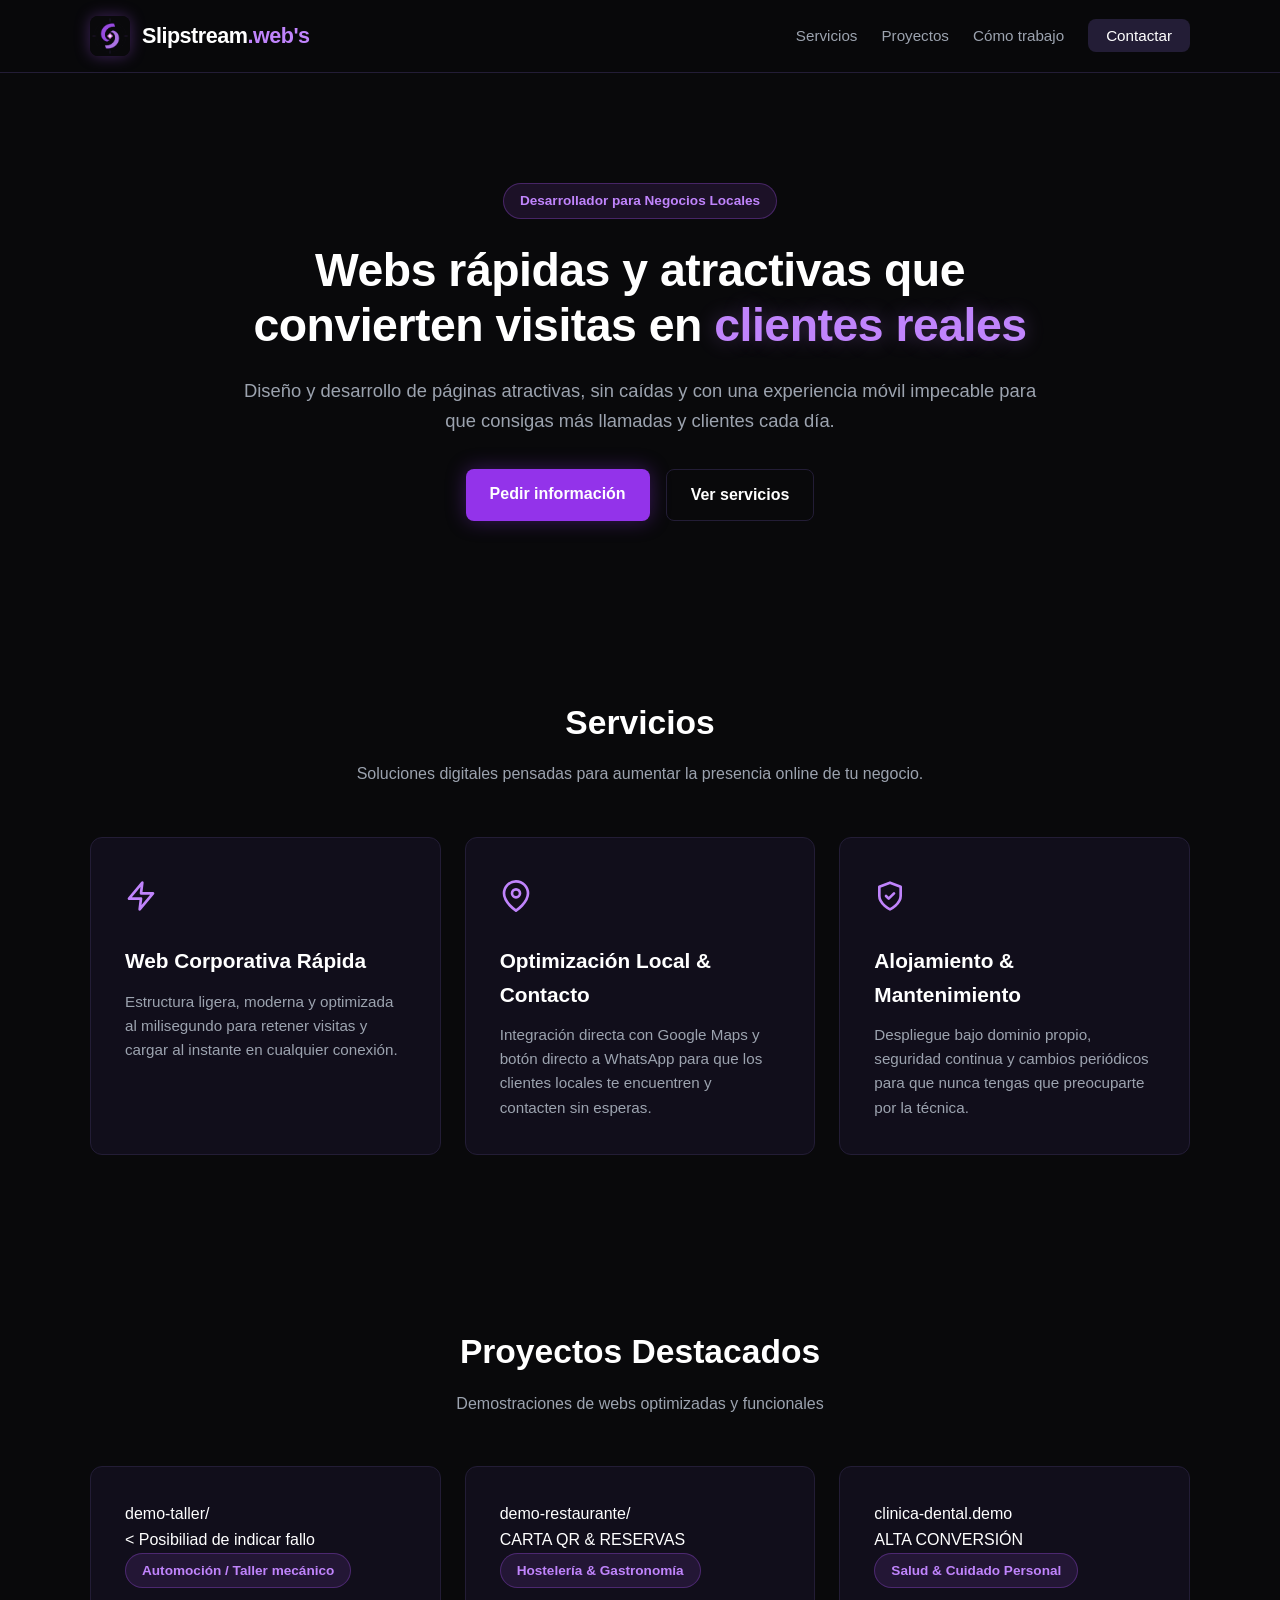
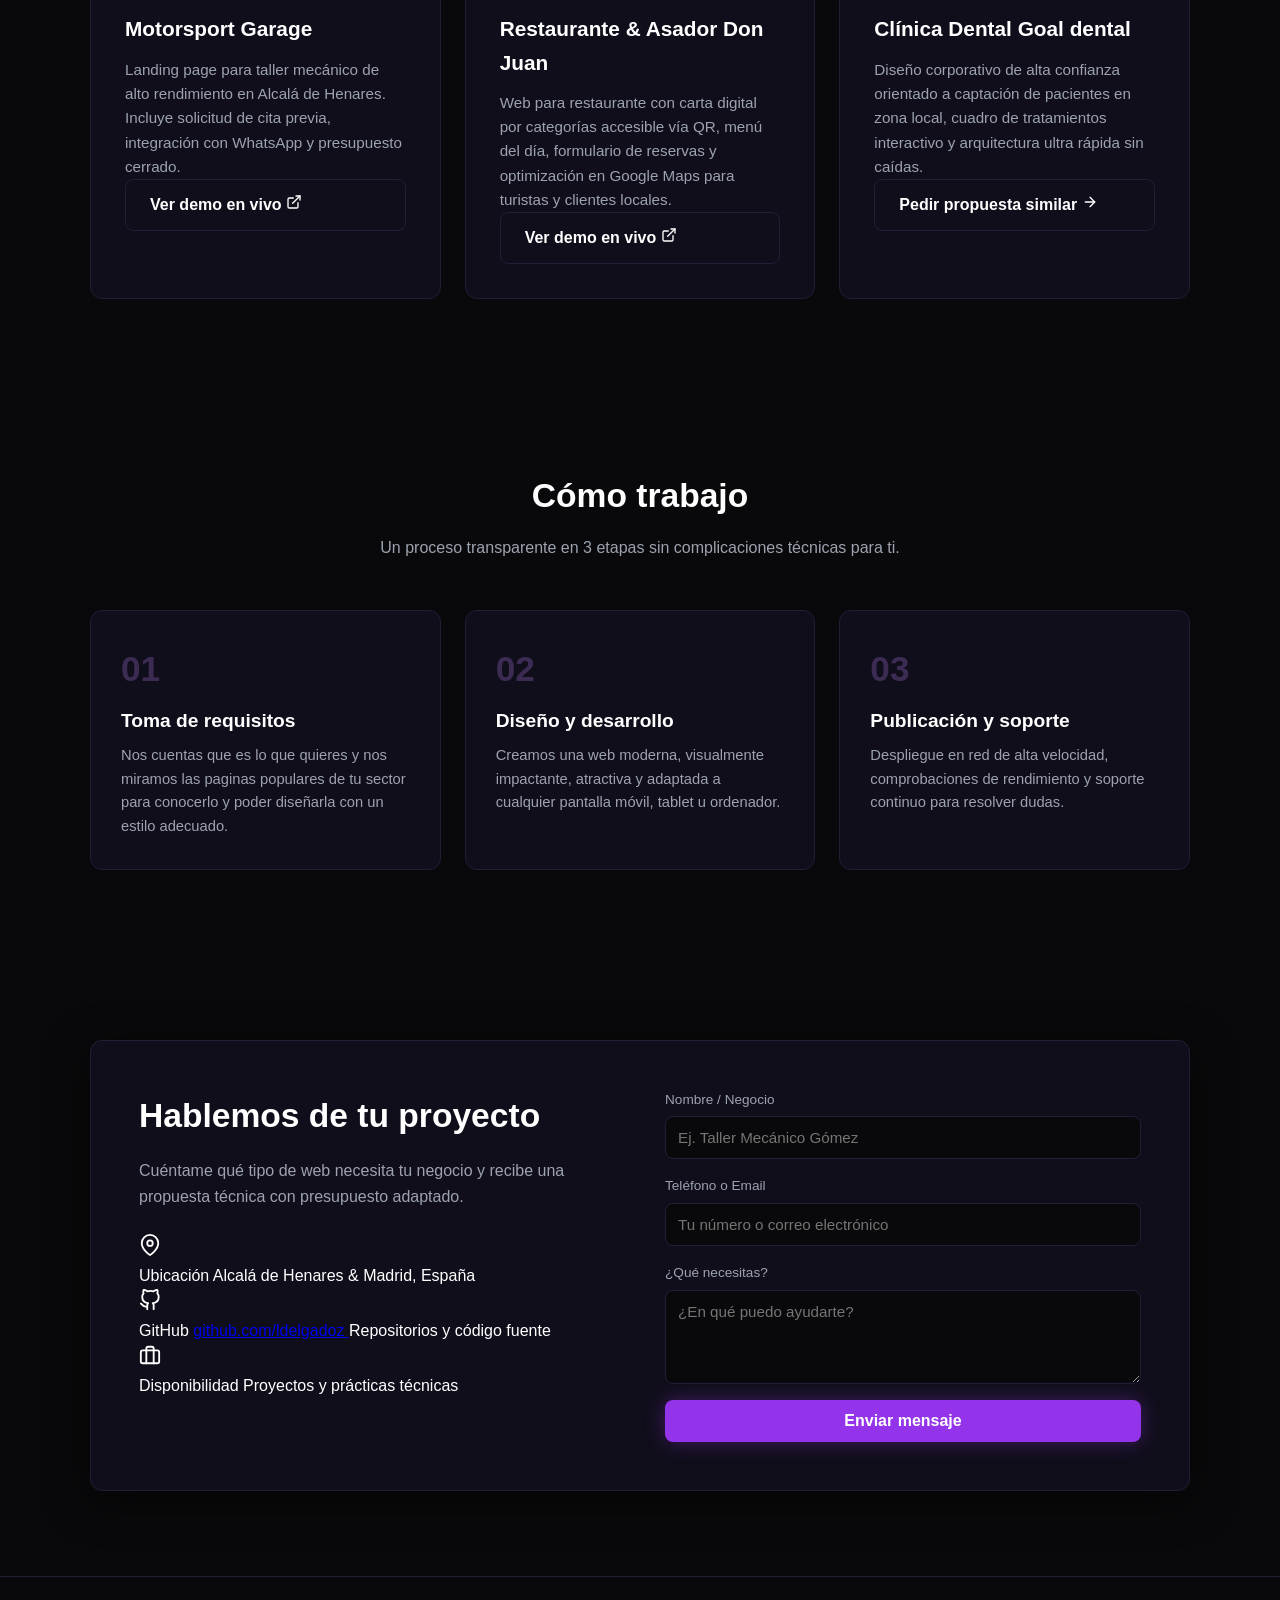
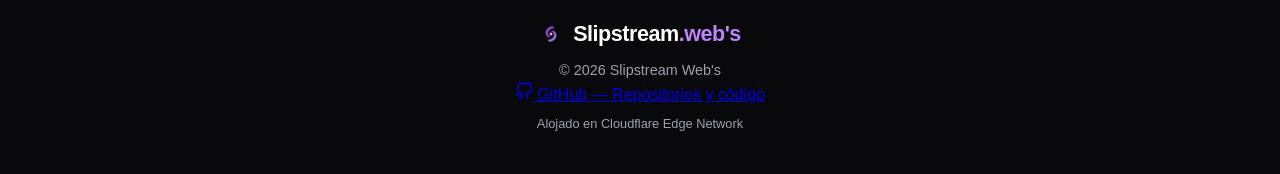
==== commit d034a5f8: "creamos la demo del restaurante" ====
--- a/index.html
+++ b/index.html
@@ -132,7 +132,7 @@
               <span class="dot dot-red"></span>
               <span class="dot dot-yellow"></span>
               <span class="dot dot-green"></span>
-              <span class="screen-url">restaurante.demo</span>
+              <span class="screen-url">demo-restaurante/</span>
             </div>
             <div class="screen-body">
               <div class="mockup-preview-content">
@@ -145,12 +145,13 @@
           <div class="project-body">
             <span class="badge project-badge">Hostelería & Gastronomía</span>
             <h3>Restaurante & Asador Don Juan</h3>
-            <p>Web para restaurante con carta digital táctil accesible vía QR, optimización en Google Maps para turistas y clientes locales, y reservas telefónicas en un clic.</p>
-            <a href="#contacto" class="btn btn-secondary btn-block project-btn">
-              <span>Pedir propuesta similar</span>
+            <p>Web para restaurante con carta digital por categorías accesible vía QR, menú del día, formulario de reservas y optimización en Google Maps para turistas y clientes locales.</p>
+            <a href="demo-restaurante/" target="_blank" rel="noopener noreferrer" class="btn btn-secondary btn-block project-btn">
+              <span>Ver demo en vivo</span>
               <svg xmlns="http://www.w3.org/2000/svg" width="16" height="16" viewBox="0 0 24 24" fill="none" stroke="currentColor" stroke-width="2" stroke-linecap="round" stroke-linejoin="round">
-                <line x1="5" y1="12" x2="19" y2="12"></line>
-                <polyline points="12 5 19 12 12 19"></polyline>
+                <path d="M18 13v6a2 2 0 0 1-2 2H5a2 2 0 0 1-2-2V8a2 2 0 0 1 2-2h6"></path>
+                <polyline points="15 3 21 3 21 9"></polyline>
+                <line x1="10" y1="14" x2="21" y2="3"></line>
               </svg>
             </a>
           </div>
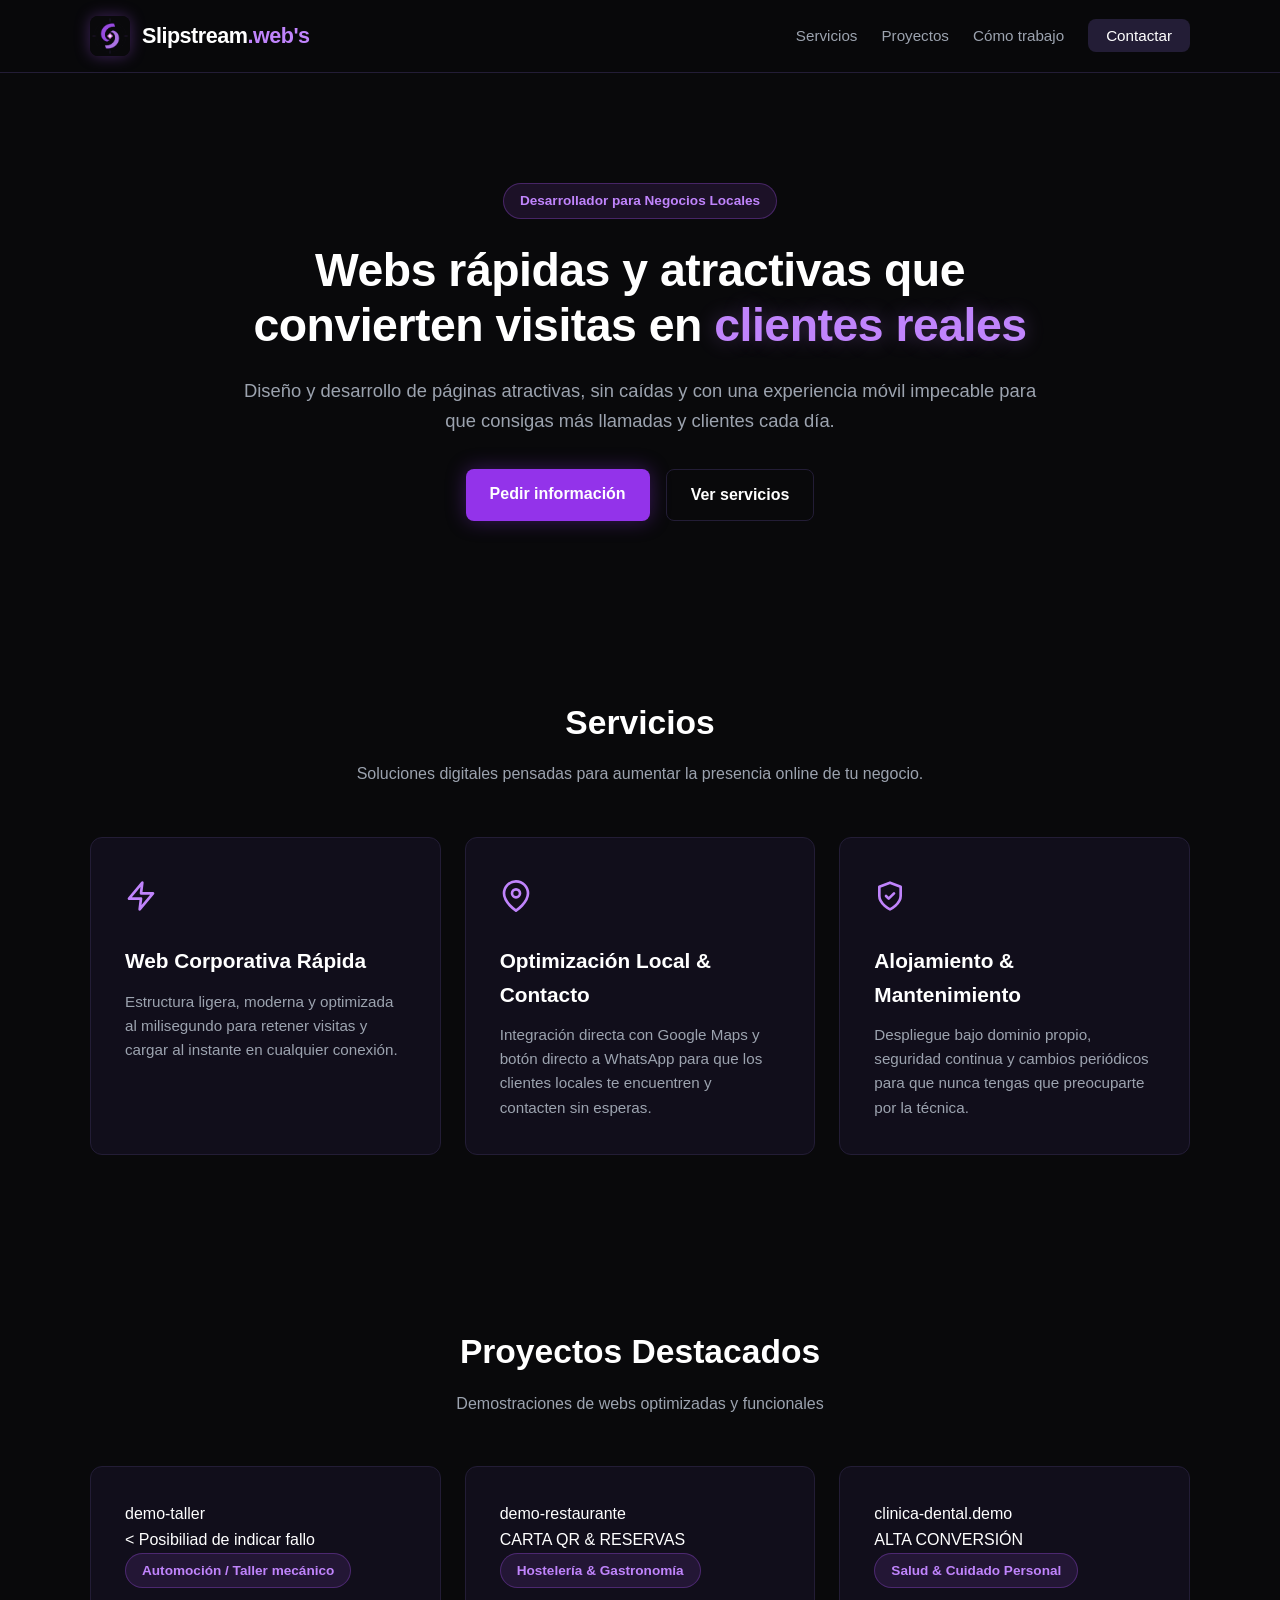
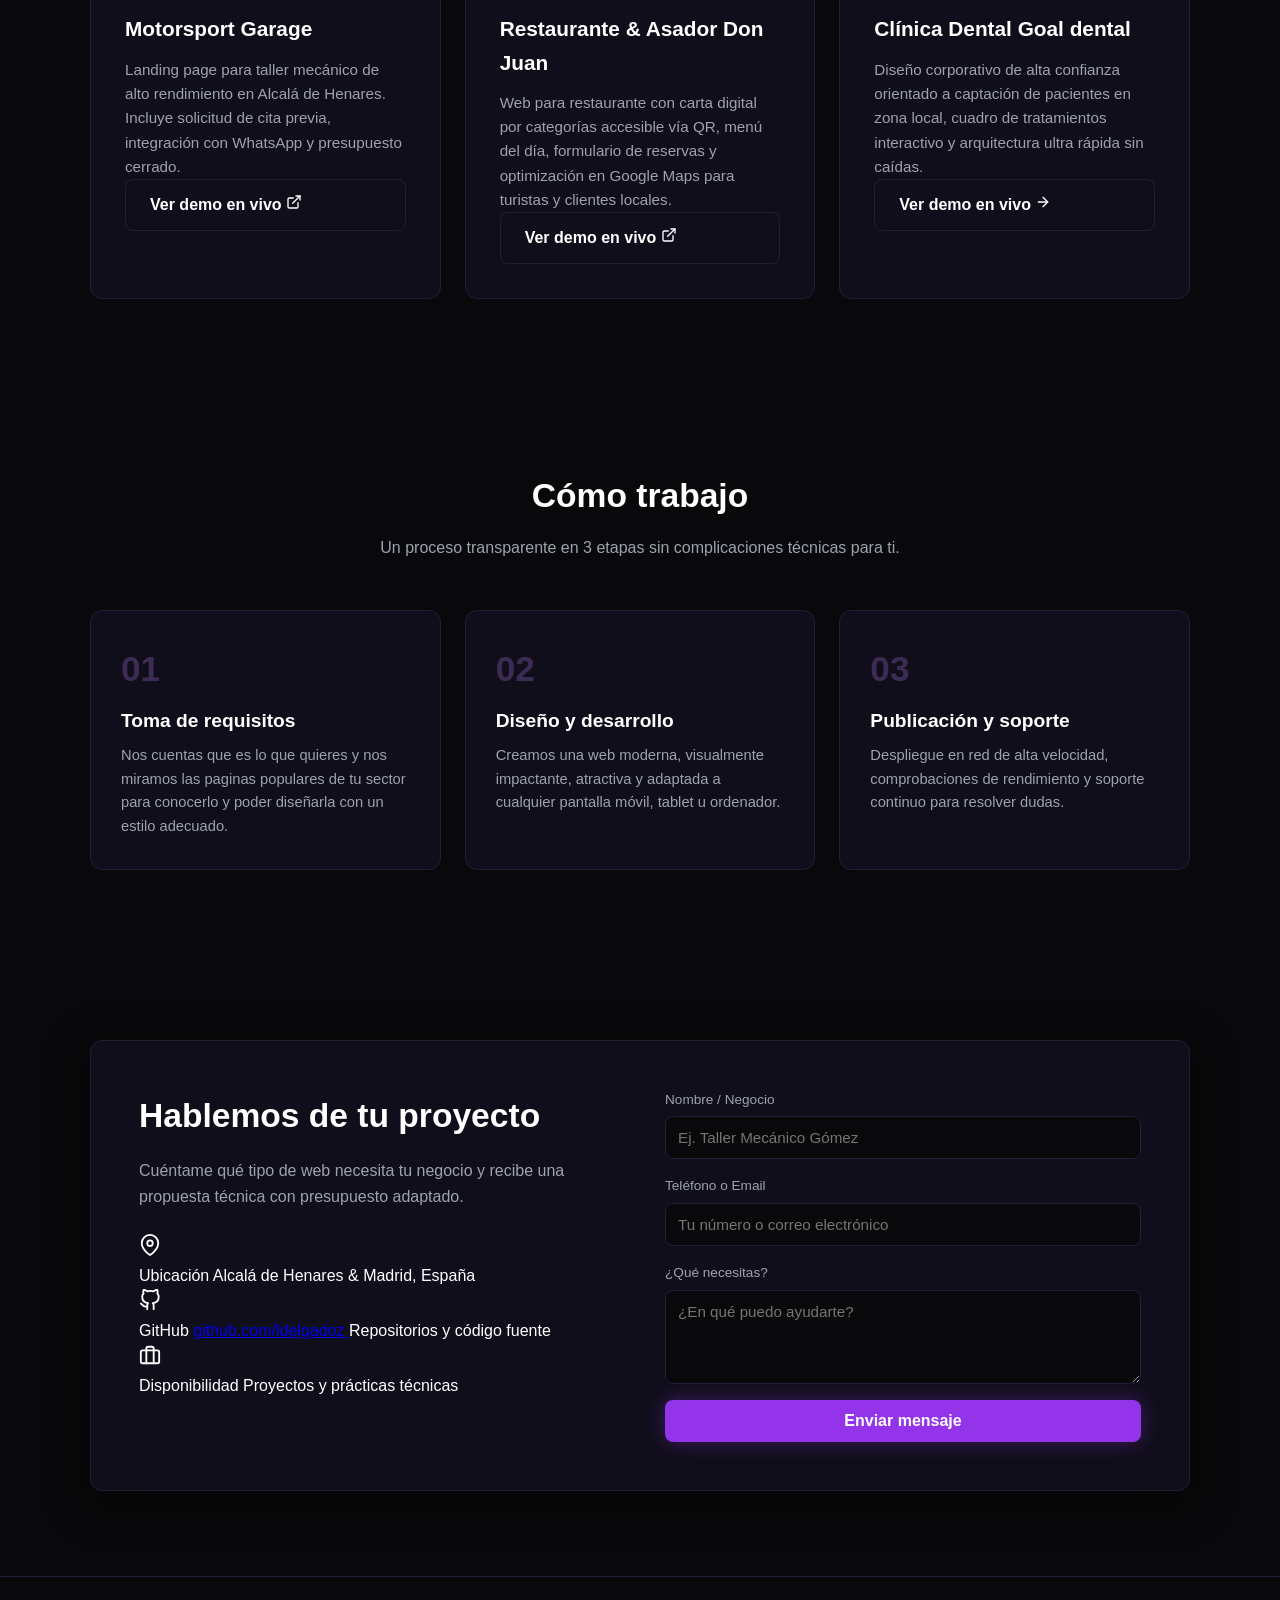
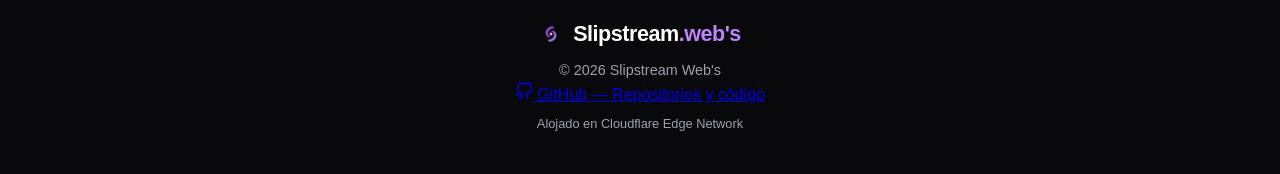
==== commit a6b266f0: "editamos el index" ====
--- a/index.html
+++ b/index.html
@@ -100,7 +100,7 @@
               <span class="dot dot-red"></span>
               <span class="dot dot-yellow"></span>
               <span class="dot dot-green"></span>
-              <span class="screen-url">demo-taller/</span>
+              <span class="screen-url">demo-taller</span>
             </div>
             <div class="screen-body">
               <div class="mockup-preview-content">
@@ -132,7 +132,7 @@
               <span class="dot dot-red"></span>
               <span class="dot dot-yellow"></span>
               <span class="dot dot-green"></span>
-              <span class="screen-url">demo-restaurante/</span>
+              <span class="screen-url">demo-restaurante</span>
             </div>
             <div class="screen-body">
               <div class="mockup-preview-content">
@@ -179,7 +179,7 @@
             <h3>Clínica Dental Goal dental</h3>
             <p>Diseño corporativo de alta confianza orientado a captación de pacientes en zona local, cuadro de tratamientos interactivo y arquitectura ultra rápida sin caídas.</p>
             <a href="demo-clinica/" class="btn btn-secondary btn-block project-btn">
-              <span>Pedir propuesta similar</span>
+              <span>Ver demo en vivo</span>
               <svg xmlns="http://www.w3.org/2000/svg" width="16" height="16" viewBox="0 0 24 24" fill="none" stroke="currentColor" stroke-width="2" stroke-linecap="round" stroke-linejoin="round">
                 <line x1="5" y1="12" x2="19" y2="12"></line>
                 <polyline points="12 5 19 12 12 19"></polyline>
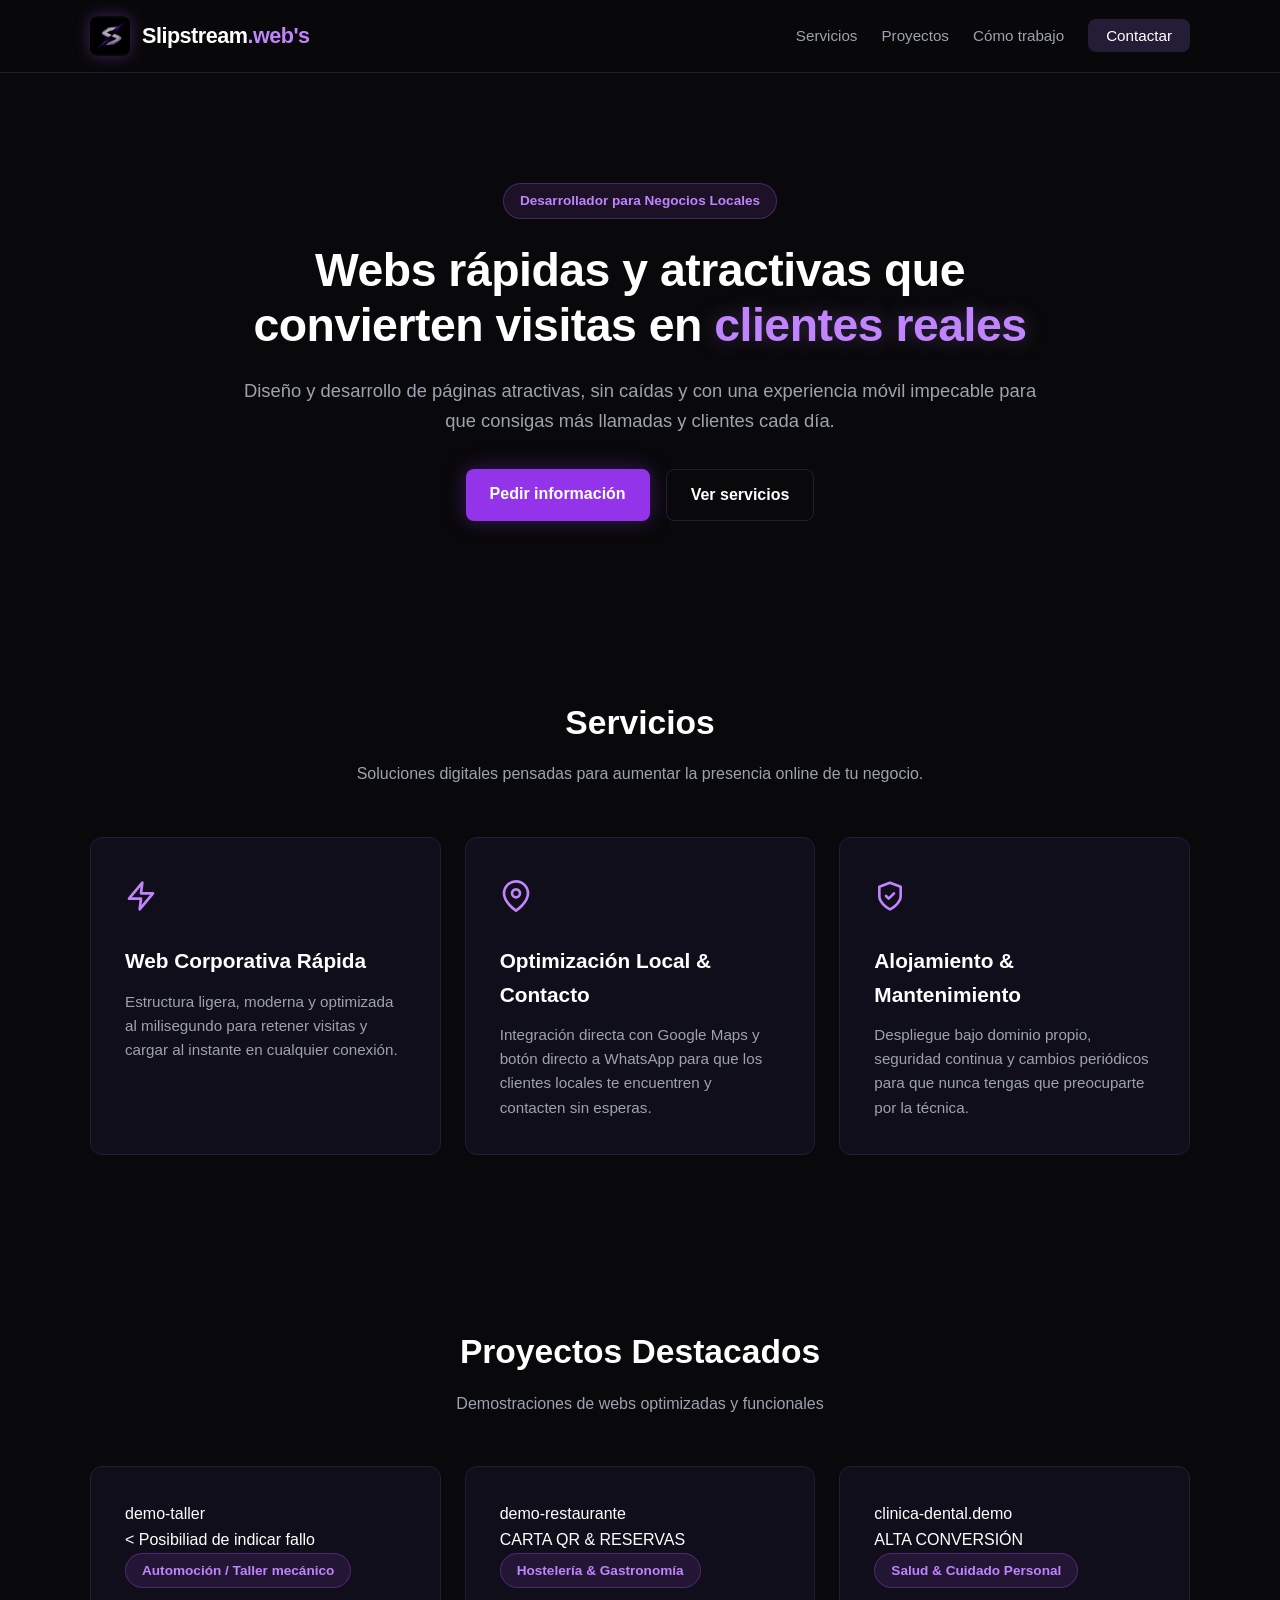
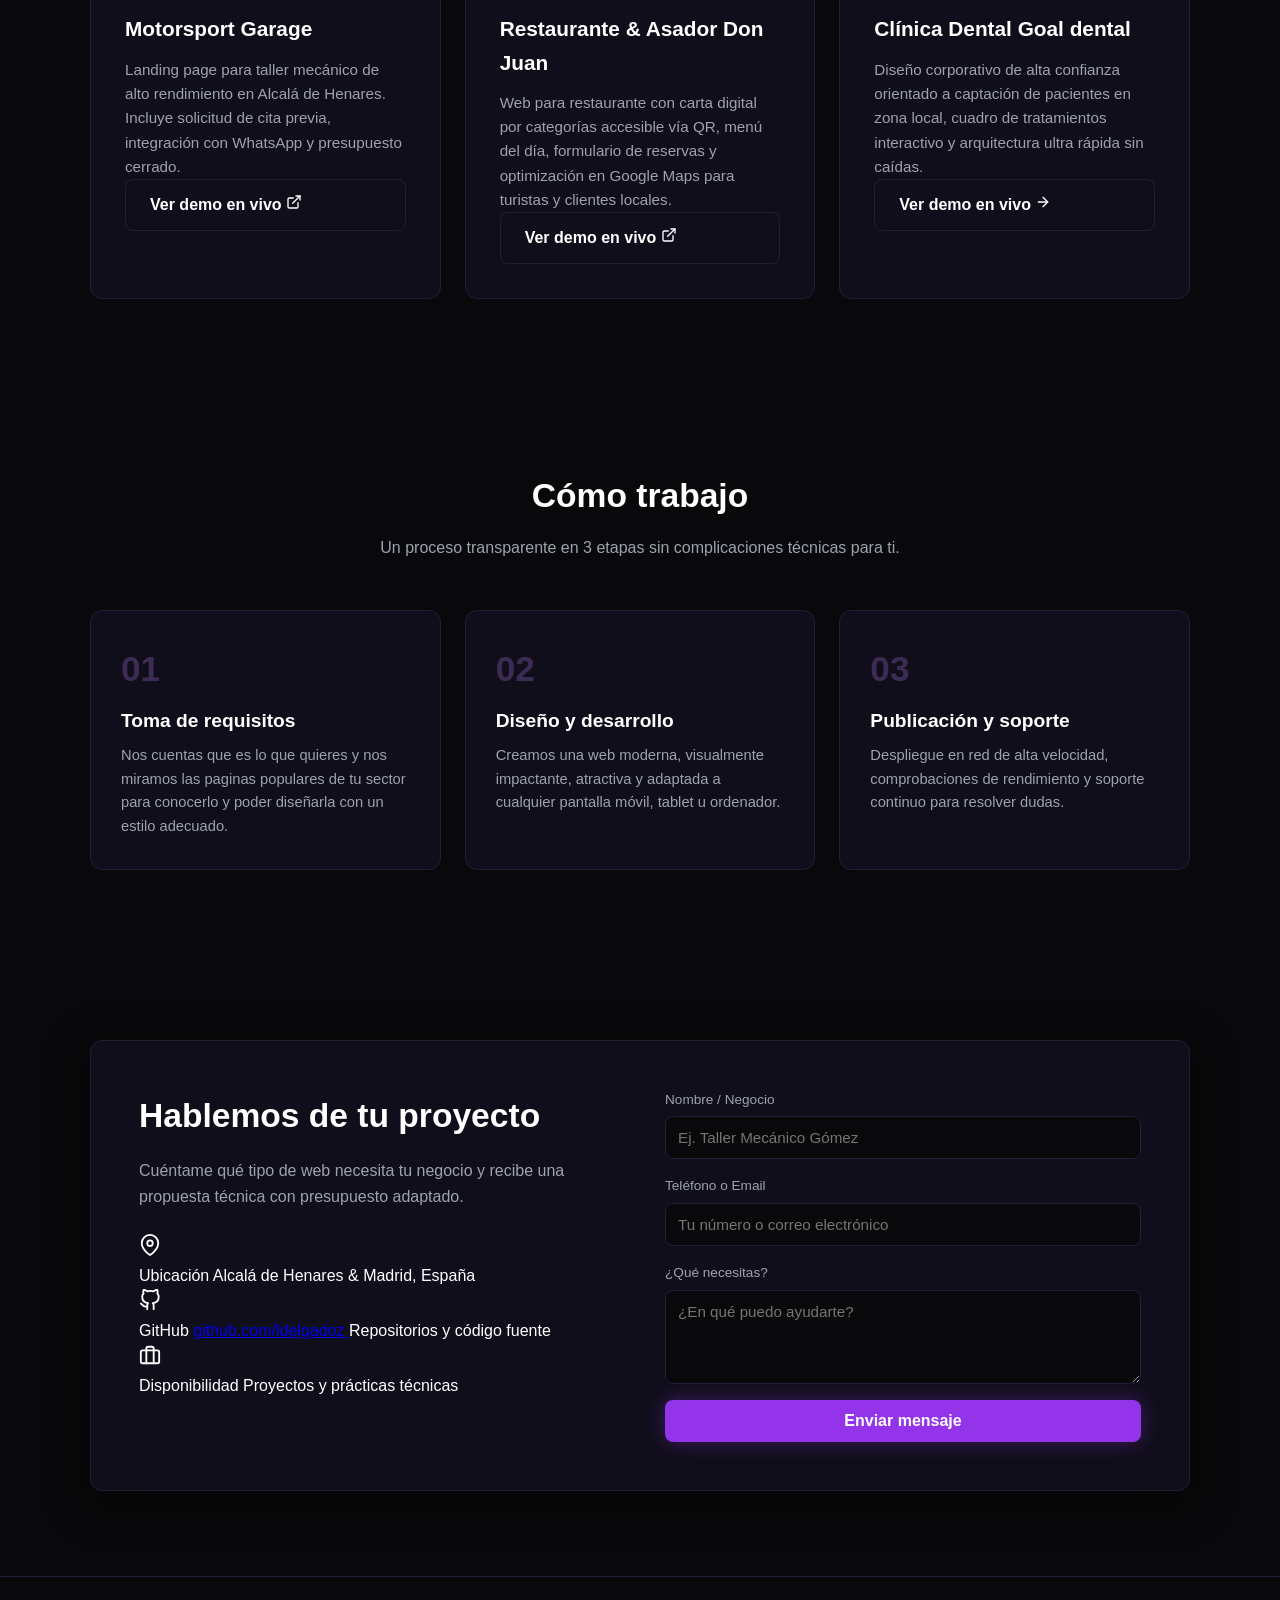
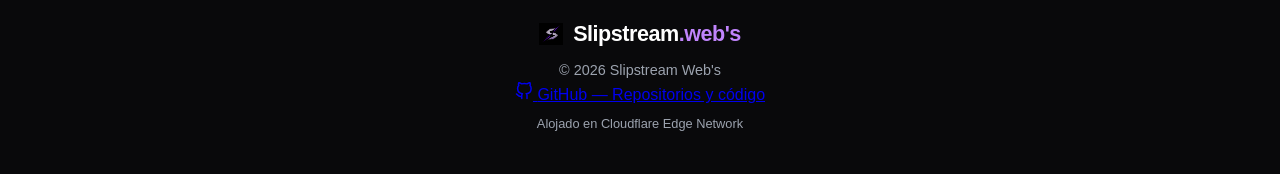
==== commit 8070043b: "Ajustes" ====
--- a/index.html
+++ b/index.html
@@ -7,7 +7,7 @@
   <meta name="description" content="Diseño y desarrollo web profesional y ultra rápido para negocios locales. Consigue más clientes con una web moderna y optimizada.">
   <meta name="robots" content="index, follow">
   <meta name="google-site-verification" content="W9eFP6OTnBa0Vpkq2N8F_43-4FAUFdc419J_L50kn_U" />
-  <link rel="icon" type="image/png" href="slipstream_logo.png">
+  <link rel="icon" type="image/png" href="img/slipstream_simbolo_sin_texto.png">
   <link rel="stylesheet" href="style.css">
 </head>
 <body>
@@ -16,7 +16,7 @@
   <header class="navbar">
     <div class="container nav-content">
       <a href="#" class="brand">
-        <img src="slipstream_logo.png" alt="Logo Slipstream Web's" class="brand-logo">
+        <img src="img/slipstream_simbolo_sin_texto.png" alt="Logo Slipstream Web's" class="brand-logo">
         <span class="brand-text">Slipstream<span>.web's</span></span>
       </a>
       <ul class="nav-links">
@@ -300,7 +300,7 @@
   <footer>
     <div class="container footer-content">
       <div class="footer-brand">
-        <img src="slipstream_logo.png" alt="Slipstream Web's" class="footer-logo">
+        <img src="img/slipstream_simbolo_sin_texto.png" alt="Slipstream Web's" class="footer-logo">
         <span class="brand-text">Slipstream<span>.web's</span></span>
       </div>
       <p>© 2026 Slipstream Web's</p>
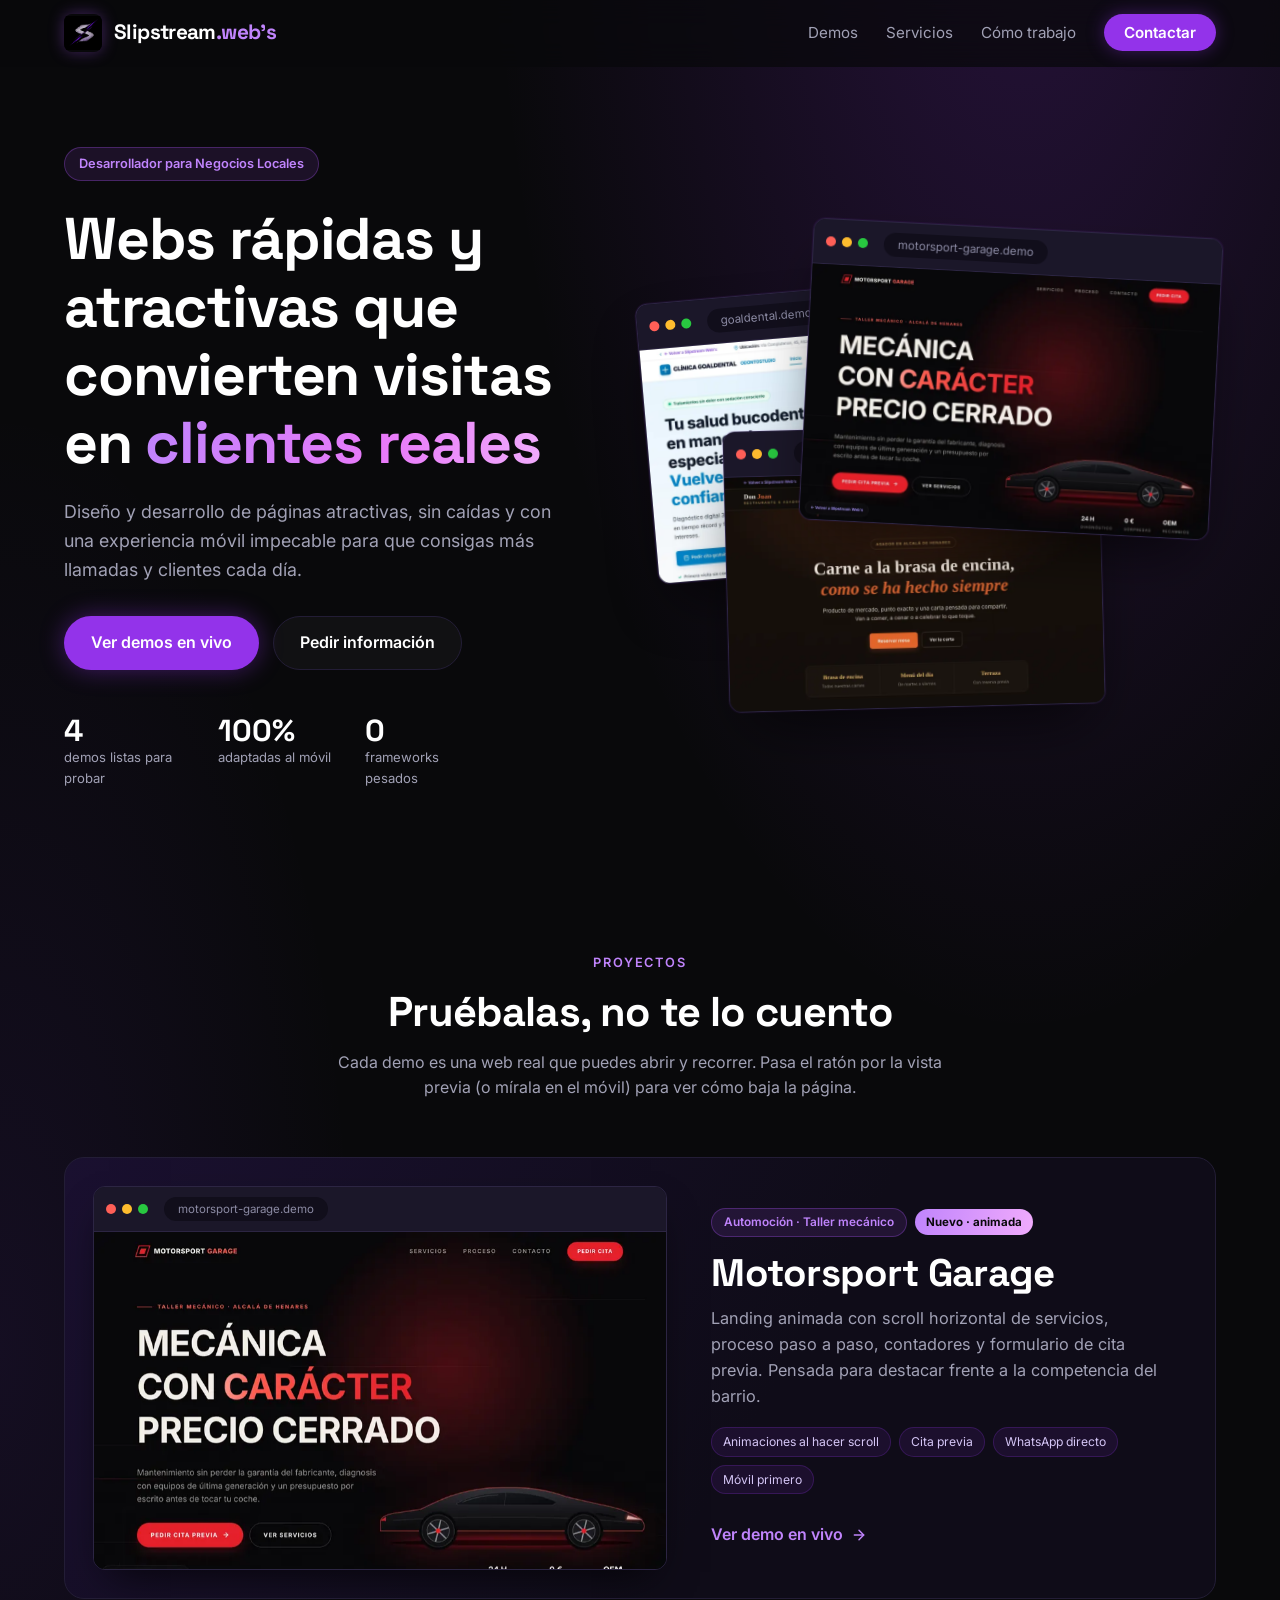
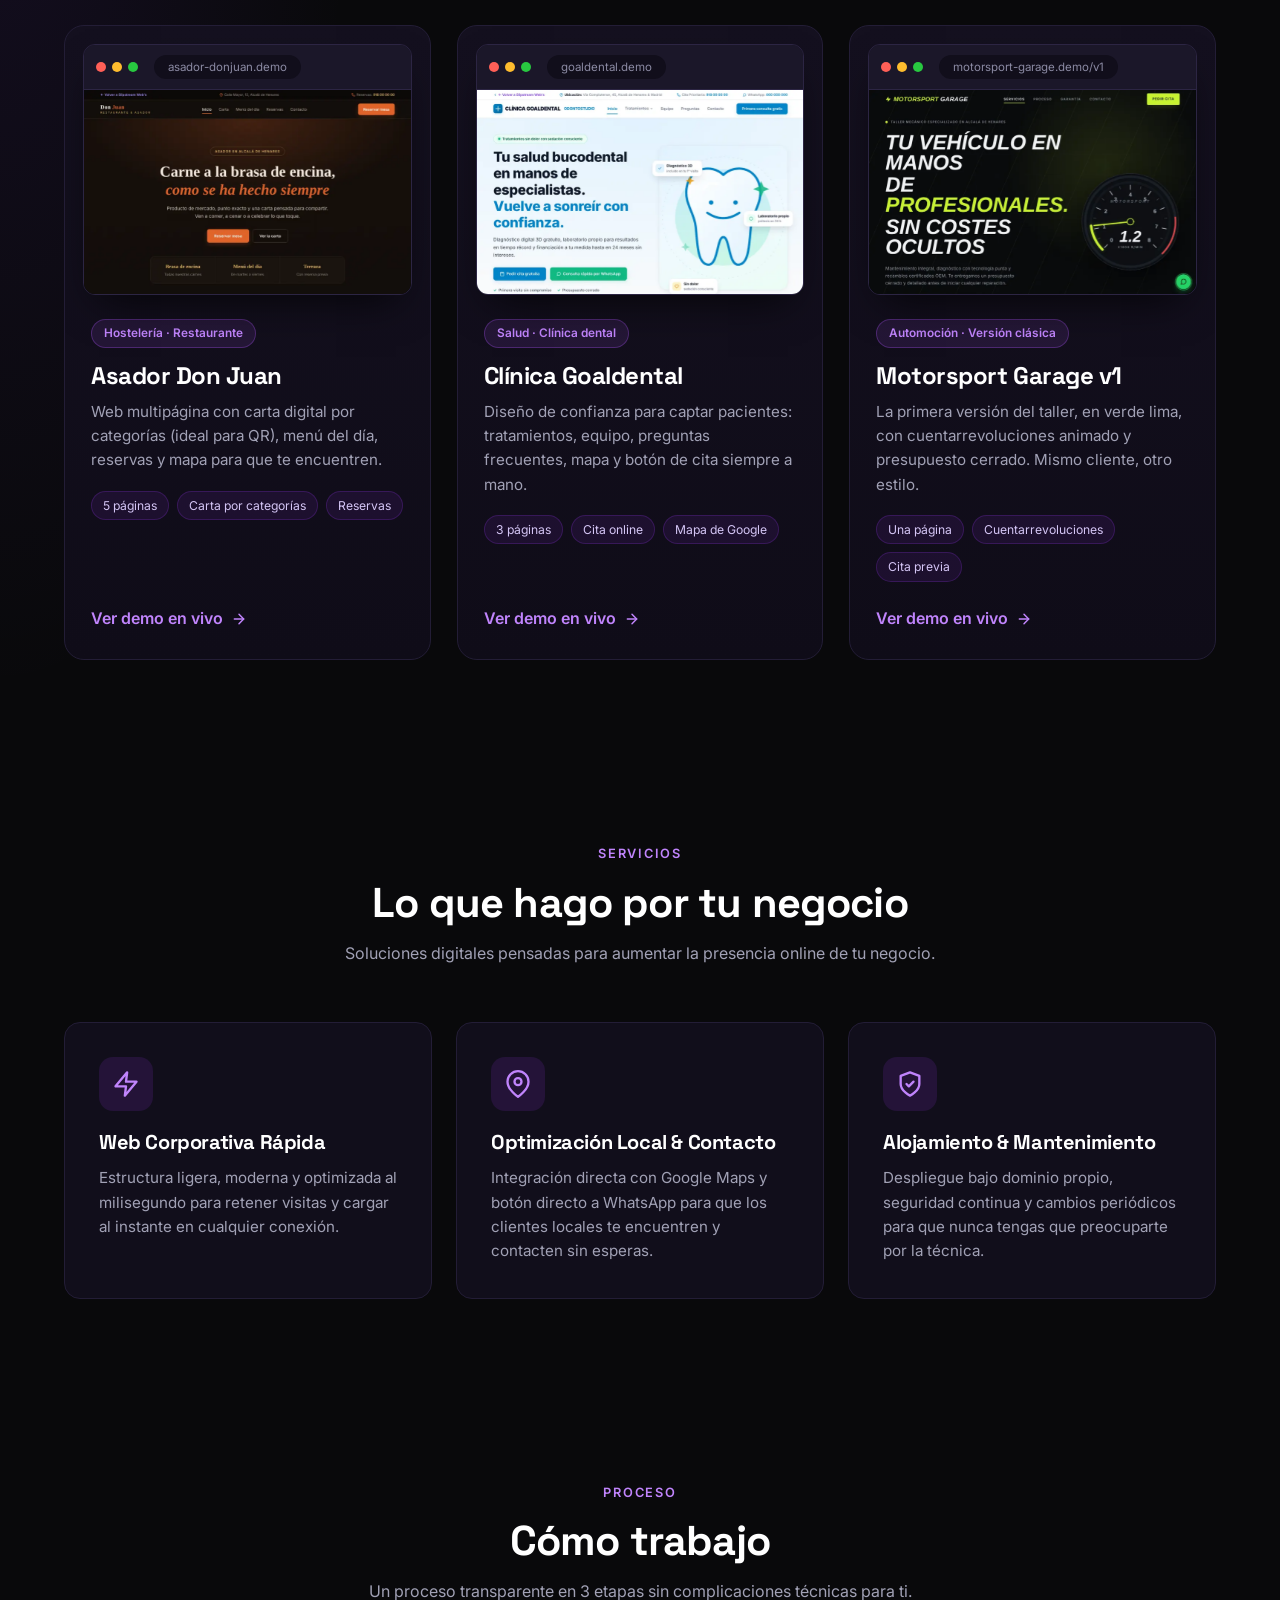
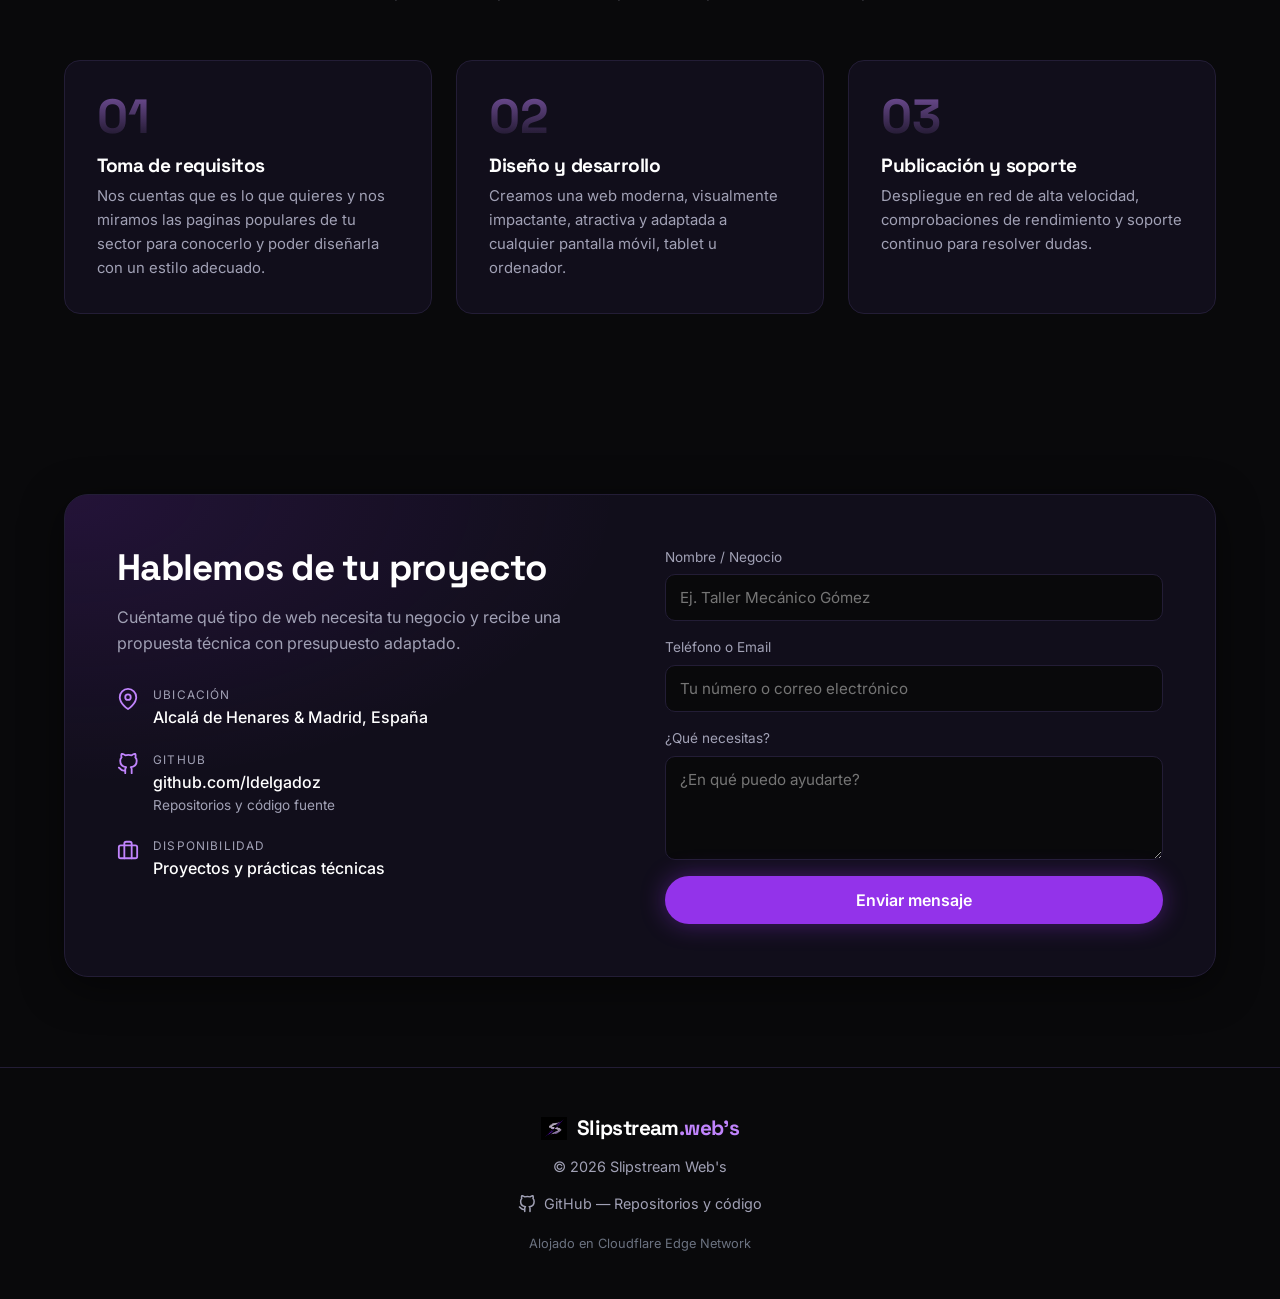
==== commit b9921781: "Portada nueva: hero con vistas previas, tarjetas de demos con capturas y scroll al pasar el ratón Co" ====
--- a/index.html
+++ b/index.html
@@ -7,38 +7,122 @@
   <meta name="description" content="Diseño y desarrollo web profesional y ultra rápido para negocios locales. Consigue más clientes con una web moderna y optimizada.">
   <meta name="robots" content="index, follow">
   <meta name="google-site-verification" content="W9eFP6OTnBa0Vpkq2N8F_43-4FAUFdc419J_L50kn_U" />
+  <meta name="theme-color" content="#09090b">
   <link rel="icon" type="image/png" href="img/slipstream_simbolo_sin_texto.png">
+  <link rel="preconnect" href="https://fonts.googleapis.com">
+  <link rel="preconnect" href="https://fonts.gstatic.com" crossorigin>
+  <link href="https://fonts.googleapis.com/css2?family=Inter:wght@400;500;600&family=Space+Grotesk:wght@500;600;700&display=swap" rel="stylesheet">
+  <script>document.documentElement.classList.add("js")</script>
   <link rel="stylesheet" href="style.css">
 </head>
 <body>
 
   <!-- NAVEGACIÓN -->
-  <header class="navbar">
+  <header class="navbar" id="navbar">
     <div class="container nav-content">
       <a href="#" class="brand">
         <img src="img/slipstream_simbolo_sin_texto.png" alt="Logo Slipstream Web's" class="brand-logo">
         <span class="brand-text">Slipstream<span>.web's</span></span>
       </a>
-      <ul class="nav-links">
+      <ul class="nav-links" id="navLinks">
+        <li><a href="#demos">Demos</a></li>
         <li><a href="#servicios">Servicios</a></li>
-        <li><a href="#portfolio">Proyectos</a></li>
         <li><a href="#proceso">Cómo trabajo</a></li>
         <li><a href="#contacto" class="btn-nav">Contactar</a></li>
       </ul>
+      <button class="nav-toggle" id="navToggle" aria-expanded="false" aria-controls="navLinks" aria-label="Abrir menú"><span></span><span></span><span></span></button>
     </div>
   </header>
 
   <!-- HERO -->
   <section class="hero">
-    <div class="container hero-content">
-      <span class="badge">Desarrollador para Negocios Locales</span>
-      <h1>Webs rápidas y atractivas que convierten visitas en <span>clientes reales</span></h1>
-      <p>
-        Diseño y desarrollo de páginas atractivas, sin caídas y con una experiencia móvil impecable para que consigas más llamadas y clientes cada día.
-      </p>
-      <div class="hero-actions">
-        <a href="#contacto" class="btn btn-primary">Pedir información</a>
-        <a href="#servicios" class="btn btn-secondary">Ver servicios</a>
+    <div class="container hero-grid">
+      <div class="hero-content">
+        <span class="badge">Desarrollador para Negocios Locales</span>
+        <h1>Webs rápidas y atractivas que convierten visitas en <span>clientes reales</span></h1>
+        <p>
+          Diseño y desarrollo de páginas atractivas, sin caídas y con una experiencia móvil impecable para que consigas más llamadas y clientes cada día.
+        </p>
+        <div class="hero-actions">
+          <a href="#demos" class="btn btn-primary">Ver demos en vivo</a>
+          <a href="#contacto" class="btn btn-secondary">Pedir información</a>
+        </div>
+        <ul class="hero-stats">
+          <li><strong>4</strong><span>demos listas para probar</span></li>
+          <li><strong>100%</strong><span>adaptadas al móvil</span></li>
+          <li><strong>0</strong><span>frameworks pesados</span></li>
+        </ul>
+      </div>
+      <div class="hero-visual" aria-hidden="false">
+        <div class="hf hf-a"><div class="browser "><div class="browser-bar"><span class="dot dot-red"></span><span class="dot dot-yellow"></span><span class="dot dot-green"></span><span class="browser-url">goaldental.demo</span></div><div class="shot"><img class="preview" src="img/previews/demo-clinica.webp" width="880" height="1581" alt="Demo de clínica dental" loading="lazy" decoding="async"></div></div></div><div class="hf hf-b"><div class="browser "><div class="browser-bar"><span class="dot dot-red"></span><span class="dot dot-yellow"></span><span class="dot dot-green"></span><span class="browser-url">motorsport-garage.demo</span></div><div class="shot"><img class="preview" src="img/previews/demo-taller-v2.webp" width="880" height="1134" alt="Demo de taller mecánico" fetchpriority="high" decoding="async"></div></div></div><div class="hf hf-c"><div class="browser "><div class="browser-bar"><span class="dot dot-red"></span><span class="dot dot-yellow"></span><span class="dot dot-green"></span><span class="browser-url">asador-donjuan.demo</span></div><div class="shot"><img class="preview" src="img/previews/demo-restaurante.webp" width="880" height="1581" alt="Demo de restaurante" loading="lazy" decoding="async"></div></div></div>
+      </div>
+    </div>
+  </section>
+
+  <!-- DEMOS -->
+  <section id="demos">
+    <div class="container">
+      <div class="section-header reveal">
+        <span class="eyebrow">Proyectos</span>
+        <h2>Pruébalas, no te lo cuento</h2>
+        <p>Cada demo es una web real que puedes abrir y recorrer. Pasa el ratón por la vista previa (o mírala en el móvil) para ver cómo baja la página.</p>
+      </div>
+      <div class="demos-grid">
+        <article class="demo-card demo-featured reveal" style="--d:0">
+          <a class="demo-media" href="demo-taller-v2/" aria-label="Abrir demo Motorsport Garage" tabindex="-1">
+            <div class="browser "><div class="browser-bar"><span class="dot dot-red"></span><span class="dot dot-yellow"></span><span class="dot dot-green"></span><span class="browser-url">motorsport-garage.demo</span></div><div class="shot"><img class="preview" src="img/previews/demo-taller-v2.webp" width="880" height="1134" alt="Vista previa de la web demo de taller mecánico animada, en negro y rojo" loading="lazy" decoding="async"></div></div>
+            <span class="demo-open">Abrir demo <svg xmlns="http://www.w3.org/2000/svg" width="16" height="16" viewBox="0 0 24 24" fill="none" stroke="currentColor" stroke-width="2.2" stroke-linecap="round" stroke-linejoin="round" aria-hidden="true"><line x1="5" y1="12" x2="19" y2="12"></line><polyline points="12 5 19 12 12 19"></polyline></svg></span>
+          </a>
+          <div class="demo-body">
+            <div class="demo-meta"><span class="badge">Automoción · Taller mecánico</span><span class="demo-new">Nuevo · animada</span></div>
+            <h3>Motorsport Garage</h3>
+            <p>Landing animada con scroll horizontal de servicios, proceso paso a paso, contadores y formulario de cita previa. Pensada para destacar frente a la competencia del barrio.</p>
+            <ul class="demo-feats"><li>Animaciones al hacer scroll</li><li>Cita previa</li><li>WhatsApp directo</li><li>Móvil primero</li></ul>
+            <a class="demo-link" href="demo-taller-v2/">Ver demo en vivo <svg xmlns="http://www.w3.org/2000/svg" width="16" height="16" viewBox="0 0 24 24" fill="none" stroke="currentColor" stroke-width="2.2" stroke-linecap="round" stroke-linejoin="round" aria-hidden="true"><line x1="5" y1="12" x2="19" y2="12"></line><polyline points="12 5 19 12 12 19"></polyline></svg></a>
+          </div>
+        </article>
+
+        <article class="demo-card reveal" style="--d:1">
+          <a class="demo-media" href="demo-restaurante/" aria-label="Abrir demo Asador Don Juan" tabindex="-1">
+            <div class="browser "><div class="browser-bar"><span class="dot dot-red"></span><span class="dot dot-yellow"></span><span class="dot dot-green"></span><span class="browser-url">asador-donjuan.demo</span></div><div class="shot"><img class="preview" src="img/previews/demo-restaurante.webp" width="880" height="1581" alt="Vista previa de la web demo de restaurante con carta y reservas" loading="lazy" decoding="async"></div></div>
+            <span class="demo-open">Abrir demo <svg xmlns="http://www.w3.org/2000/svg" width="16" height="16" viewBox="0 0 24 24" fill="none" stroke="currentColor" stroke-width="2.2" stroke-linecap="round" stroke-linejoin="round" aria-hidden="true"><line x1="5" y1="12" x2="19" y2="12"></line><polyline points="12 5 19 12 12 19"></polyline></svg></span>
+          </a>
+          <div class="demo-body">
+            <div class="demo-meta"><span class="badge">Hostelería · Restaurante</span></div>
+            <h3>Asador Don Juan</h3>
+            <p>Web multipágina con carta digital por categorías (ideal para QR), menú del día, reservas y mapa para que te encuentren.</p>
+            <ul class="demo-feats"><li>5 páginas</li><li>Carta por categorías</li><li>Reservas</li></ul>
+            <a class="demo-link" href="demo-restaurante/">Ver demo en vivo <svg xmlns="http://www.w3.org/2000/svg" width="16" height="16" viewBox="0 0 24 24" fill="none" stroke="currentColor" stroke-width="2.2" stroke-linecap="round" stroke-linejoin="round" aria-hidden="true"><line x1="5" y1="12" x2="19" y2="12"></line><polyline points="12 5 19 12 12 19"></polyline></svg></a>
+          </div>
+        </article>
+
+        <article class="demo-card reveal" style="--d:2">
+          <a class="demo-media" href="demo-clinica/" aria-label="Abrir demo Clínica Goaldental" tabindex="-1">
+            <div class="browser "><div class="browser-bar"><span class="dot dot-red"></span><span class="dot dot-yellow"></span><span class="dot dot-green"></span><span class="browser-url">goaldental.demo</span></div><div class="shot"><img class="preview" src="img/previews/demo-clinica.webp" width="880" height="1581" alt="Vista previa de la web demo de clínica dental en azul y blanco" loading="lazy" decoding="async"></div></div>
+            <span class="demo-open">Abrir demo <svg xmlns="http://www.w3.org/2000/svg" width="16" height="16" viewBox="0 0 24 24" fill="none" stroke="currentColor" stroke-width="2.2" stroke-linecap="round" stroke-linejoin="round" aria-hidden="true"><line x1="5" y1="12" x2="19" y2="12"></line><polyline points="12 5 19 12 12 19"></polyline></svg></span>
+          </a>
+          <div class="demo-body">
+            <div class="demo-meta"><span class="badge">Salud · Clínica dental</span></div>
+            <h3>Clínica Goaldental</h3>
+            <p>Diseño de confianza para captar pacientes: tratamientos, equipo, preguntas frecuentes, mapa y botón de cita siempre a mano.</p>
+            <ul class="demo-feats"><li>3 páginas</li><li>Cita online</li><li>Mapa de Google</li></ul>
+            <a class="demo-link" href="demo-clinica/">Ver demo en vivo <svg xmlns="http://www.w3.org/2000/svg" width="16" height="16" viewBox="0 0 24 24" fill="none" stroke="currentColor" stroke-width="2.2" stroke-linecap="round" stroke-linejoin="round" aria-hidden="true"><line x1="5" y1="12" x2="19" y2="12"></line><polyline points="12 5 19 12 12 19"></polyline></svg></a>
+          </div>
+        </article>
+
+        <article class="demo-card reveal" style="--d:3">
+          <a class="demo-media" href="demo-taller/" aria-label="Abrir demo Motorsport Garage v1" tabindex="-1">
+            <div class="browser "><div class="browser-bar"><span class="dot dot-red"></span><span class="dot dot-yellow"></span><span class="dot dot-green"></span><span class="browser-url">motorsport-garage.demo/v1</span></div><div class="shot"><img class="preview" src="img/previews/demo-taller.webp" width="880" height="1581" alt="Vista previa de la primera versión de la web demo de taller, en negro y verde lima" loading="lazy" decoding="async"></div></div>
+            <span class="demo-open">Abrir demo <svg xmlns="http://www.w3.org/2000/svg" width="16" height="16" viewBox="0 0 24 24" fill="none" stroke="currentColor" stroke-width="2.2" stroke-linecap="round" stroke-linejoin="round" aria-hidden="true"><line x1="5" y1="12" x2="19" y2="12"></line><polyline points="12 5 19 12 12 19"></polyline></svg></span>
+          </a>
+          <div class="demo-body">
+            <div class="demo-meta"><span class="badge">Automoción · Versión clásica</span></div>
+            <h3>Motorsport Garage v1</h3>
+            <p>La primera versión del taller, en verde lima, con cuentarrevoluciones animado y presupuesto cerrado. Mismo cliente, otro estilo.</p>
+            <ul class="demo-feats"><li>Una página</li><li>Cuentarrevoluciones</li><li>Cita previa</li></ul>
+            <a class="demo-link" href="demo-taller/">Ver demo en vivo <svg xmlns="http://www.w3.org/2000/svg" width="16" height="16" viewBox="0 0 24 24" fill="none" stroke="currentColor" stroke-width="2.2" stroke-linecap="round" stroke-linejoin="round" aria-hidden="true"><line x1="5" y1="12" x2="19" y2="12"></line><polyline points="12 5 19 12 12 19"></polyline></svg></a>
+          </div>
+        </article>
       </div>
     </div>
   </section>
@@ -46,148 +130,27 @@
   <!-- SERVICIOS -->
   <section id="servicios">
     <div class="container">
-      <div class="section-header">
-        <h2>Servicios</h2>
+      <div class="section-header reveal">
+        <span class="eyebrow">Servicios</span>
+        <h2>Lo que hago por tu negocio</h2>
         <p>Soluciones digitales pensadas para aumentar la presencia online de tu negocio.</p>
       </div>
       <div class="grid-cards">
-        <div class="card">
-          <div class="card-icon">
-            <svg xmlns="http://www.w3.org/2000/svg" width="32" height="32" viewBox="0 0 24 24" fill="none" stroke="currentColor" stroke-width="2" stroke-linecap="round" stroke-linejoin="round" style="color: var(--accent);">
-              <polygon points="13 2 3 14 12 14 11 22 21 10 12 10 13 2"></polygon>
-            </svg>
-          </div>
+        <div class="card reveal" style="--d:0">
+          <div class="card-icon"><svg xmlns="http://www.w3.org/2000/svg" width="28" height="28" viewBox="0 0 24 24" fill="none" stroke="currentColor" stroke-width="2" stroke-linecap="round" stroke-linejoin="round"><polygon points="13 2 3 14 12 14 11 22 21 10 12 10 13 2"></polygon></svg></div>
           <h3>Web Corporativa Rápida</h3>
           <p>Estructura ligera, moderna y optimizada al milisegundo para retener visitas y cargar al instante en cualquier conexión.</p>
         </div>
-        <div class="card">
-          <div class="card-icon">
-            <svg xmlns="http://www.w3.org/2000/svg" width="32" height="32" viewBox="0 0 24 24" fill="none" stroke="currentColor" stroke-width="2" stroke-linecap="round" stroke-linejoin="round" style="color: var(--accent);">
-              <path d="M21 10c0 7-9 13-9 13s-9-6-9-13a9 9 0 0 1 18 0z"></path>
-              <circle cx="12" cy="10" r="3"></circle>
-            </svg>
-          </div>
-          <h3>Optimización Local & Contacto</h3>
+        <div class="card reveal" style="--d:1">
+          <div class="card-icon"><svg xmlns="http://www.w3.org/2000/svg" width="28" height="28" viewBox="0 0 24 24" fill="none" stroke="currentColor" stroke-width="2" stroke-linecap="round" stroke-linejoin="round"><path d="M21 10c0 7-9 13-9 13s-9-6-9-13a9 9 0 0 1 18 0z"></path><circle cx="12" cy="10" r="3"></circle></svg></div>
+          <h3>Optimización Local &amp; Contacto</h3>
           <p>Integración directa con Google Maps y botón directo a WhatsApp para que los clientes locales te encuentren y contacten sin esperas.</p>
         </div>
-        <div class="card">
-          <div class="card-icon">
-            <svg xmlns="http://www.w3.org/2000/svg" width="32" height="32" viewBox="0 0 24 24" fill="none" stroke="currentColor" stroke-width="2" stroke-linecap="round" stroke-linejoin="round" style="color: var(--accent);">
-              <path d="M12 22s8-4 8-10V5l-8-3-8 3v7c0 6 8 10 8 10z"></path>
-              <polyline points="9 12 11 14 15 10"></polyline>
-            </svg>
-          </div>
-          <h3>Alojamiento & Mantenimiento</h3>
+        <div class="card reveal" style="--d:2">
+          <div class="card-icon"><svg xmlns="http://www.w3.org/2000/svg" width="28" height="28" viewBox="0 0 24 24" fill="none" stroke="currentColor" stroke-width="2" stroke-linecap="round" stroke-linejoin="round"><path d="M12 22s8-4 8-10V5l-8-3-8 3v7c0 6 8 10 8 10z"></path><polyline points="9 12 11 14 15 10"></polyline></svg></div>
+          <h3>Alojamiento &amp; Mantenimiento</h3>
           <p>Despliegue bajo dominio propio, seguridad continua y cambios periódicos para que nunca tengas que preocuparte por la técnica.</p>
         </div>
-      </div>
-    </div>
-  </section>
-
-  <!-- PROYECTOS / DEMOSTRACIONES -->
-  <section id="portfolio">
-    <div class="container">
-      <div class="section-header">
-        <h2>Proyectos Destacados</h2>
-        <p>Demostraciones de webs optimizadas y funcionales</p>
-      </div>
-      <div class="grid-cards">
-        
-        <!-- Proyecto 1: Taller Mecánico (Demo Funcional) -->
-        <div class="card project-card">
-          <div class="project-screen">
-            <div class="screen-header">
-              <span class="dot dot-red"></span>
-              <span class="dot dot-yellow"></span>
-              <span class="dot dot-green"></span>
-              <span class="screen-url">demo-taller</span>
-            </div>
-            <div class="screen-body">
-              <div class="mockup-preview-content">
-                <span class="mockup-tag">&lt; Posibiliad de indicar fallo</span>
-                <div class="mockup-bar"></div>
-                <div class="mockup-bar short"></div>
-              </div>
-            </div>
-          </div>
-          <div class="project-body">
-            <span class="badge project-badge">Automoción / Taller mecánico</span>
-            <h3>Motorsport Garage</h3>
-            <p>Landing page para taller mecánico de alto rendimiento en Alcalá de Henares. Incluye solicitud de cita previa, integración con WhatsApp y presupuesto cerrado.</p>
-            <a href="demo-taller/" target="_blank" rel="noopener noreferrer" class="btn btn-secondary btn-block project-btn">
-              <span>Ver demo en vivo</span>
-              <svg xmlns="http://www.w3.org/2000/svg" width="16" height="16" viewBox="0 0 24 24" fill="none" stroke="currentColor" stroke-width="2" stroke-linecap="round" stroke-linejoin="round">
-                <path d="M18 13v6a2 2 0 0 1-2 2H5a2 2 0 0 1-2-2V8a2 2 0 0 1 2-2h6"></path>
-                <polyline points="15 3 21 3 21 9"></polyline>
-                <line x1="10" y1="14" x2="21" y2="3"></line>
-              </svg>
-            </a>
-          </div>
-        </div>
-
-        <!-- Proyecto 2: Hostelería & Restauración -->
-        <div class="card project-card">
-          <div class="project-screen">
-            <div class="screen-header">
-              <span class="dot dot-red"></span>
-              <span class="dot dot-yellow"></span>
-              <span class="dot dot-green"></span>
-              <span class="screen-url">demo-restaurante</span>
-            </div>
-            <div class="screen-body">
-              <div class="mockup-preview-content">
-                <span class="mockup-tag">CARTA QR & RESERVAS</span>
-                <div class="mockup-bar"></div>
-                <div class="mockup-bar short"></div>
-              </div>
-            </div>
-          </div>
-          <div class="project-body">
-            <span class="badge project-badge">Hostelería & Gastronomía</span>
-            <h3>Restaurante & Asador Don Juan</h3>
-            <p>Web para restaurante con carta digital por categorías accesible vía QR, menú del día, formulario de reservas y optimización en Google Maps para turistas y clientes locales.</p>
-            <a href="demo-restaurante/" target="_blank" rel="noopener noreferrer" class="btn btn-secondary btn-block project-btn">
-              <span>Ver demo en vivo</span>
-              <svg xmlns="http://www.w3.org/2000/svg" width="16" height="16" viewBox="0 0 24 24" fill="none" stroke="currentColor" stroke-width="2" stroke-linecap="round" stroke-linejoin="round">
-                <path d="M18 13v6a2 2 0 0 1-2 2H5a2 2 0 0 1-2-2V8a2 2 0 0 1 2-2h6"></path>
-                <polyline points="15 3 21 3 21 9"></polyline>
-                <line x1="10" y1="14" x2="21" y2="3"></line>
-              </svg>
-            </a>
-          </div>
-        </div>
-
-        <!-- Proyecto 3: Salud & Bienestar -->
-        <div class="card project-card">
-          <div class="project-screen">
-            <div class="screen-header">
-              <span class="dot dot-red"></span>
-              <span class="dot dot-yellow"></span>
-              <span class="dot dot-green"></span>
-              <span class="screen-url">clinica-dental.demo</span>
-            </div>
-            <div class="screen-body">
-              <div class="mockup-preview-content">
-                <span class="mockup-tag">ALTA CONVERSIÓN</span>
-                <div class="mockup-bar"></div>
-                <div class="mockup-bar short"></div>
-              </div>
-            </div>
-          </div>
-          <div class="project-body">
-            <span class="badge project-badge">Salud & Cuidado Personal</span>
-            <h3>Clínica Dental Goal dental</h3>
-            <p>Diseño corporativo de alta confianza orientado a captación de pacientes en zona local, cuadro de tratamientos interactivo y arquitectura ultra rápida sin caídas.</p>
-            <a href="demo-clinica/" class="btn btn-secondary btn-block project-btn">
-              <span>Ver demo en vivo</span>
-              <svg xmlns="http://www.w3.org/2000/svg" width="16" height="16" viewBox="0 0 24 24" fill="none" stroke="currentColor" stroke-width="2" stroke-linecap="round" stroke-linejoin="round">
-                <line x1="5" y1="12" x2="19" y2="12"></line>
-                <polyline points="12 5 19 12 12 19"></polyline>
-              </svg>
-            </a>
-          </div>
-        </div>
-
       </div>
     </div>
   </section>
@@ -195,22 +158,23 @@
   <!-- PROCESO -->
   <section id="proceso">
     <div class="container">
-      <div class="section-header">
+      <div class="section-header reveal">
+        <span class="eyebrow">Proceso</span>
         <h2>Cómo trabajo</h2>
         <p>Un proceso transparente en 3 etapas sin complicaciones técnicas para ti.</p>
       </div>
       <div class="steps-grid">
-        <div class="step">
+        <div class="step reveal" style="--d:0">
           <span class="step-num">01</span>
           <h4>Toma de requisitos</h4>
           <p>Nos cuentas que es lo que quieres y nos miramos las paginas populares de tu sector para conocerlo y poder diseñarla con un estilo adecuado.</p>
         </div>
-        <div class="step">
+        <div class="step reveal" style="--d:1">
           <span class="step-num">02</span>
           <h4>Diseño y desarrollo</h4>
           <p>Creamos una web moderna, visualmente impactante, atractiva y adaptada a cualquier pantalla móvil, tablet u ordenador.</p>
         </div>
-        <div class="step">
+        <div class="step reveal" style="--d:2">
           <span class="step-num">03</span>
           <h4>Publicación y soporte</h4>
           <p>Despliegue en red de alta velocidad, comprobaciones de rendimiento y soporte continuo para resolver dudas.</p>
@@ -220,7 +184,7 @@
   </section>
 
   <!-- CONTACTO -->
-  <section id="contacto">
+  <section id="contacto" class="reveal-section">
     <div class="container">
       <div class="contact-container">
         
@@ -297,6 +261,7 @@
   </section>
 
   <!-- FOOTER -->
+
   <footer>
     <div class="container footer-content">
       <div class="footer-brand">
@@ -316,5 +281,6 @@
     </div>
   </footer>
 
+  <script src="script.js" defer></script>
 </body>
 </html>
--- a/style.css
+++ b/style.css
@@ -1,391 +1,253 @@
+/* ==========================================================================
+   SLIPSTREAM WEB'S · portada
+   Paleta morada del logo, fondo oscuro y vistas previas de las demos.
+   ========================================================================== */
 :root {
-  --bg-color: #09090b;       /* Negro grafito profundo */
-  --card-bg: #110e1b;        /* Negro con matiz violeta sutil */
-  --card-border: #231d36;    /* Borde oscuro */
-  --text-main: #ffffff;      /* Blanco puro */
-  --text-muted: #9ca3af;     /* Gris suave */
-  --primary: #9333ea;        /* Morado eléctrico */
-  --primary-hover: #7e22ce;  /* Morado intenso al pasar el ratón */
-  --accent: #c084fc;         /* Violeta neón brillante */
-  --radius: 12px;
-}
-
-* {
-  margin: 0;
-  padding: 0;
-  box-sizing: border-box;
-}
+  --bg-color: #09090b;
+  --card-bg: #110e1b;
+  --card-bg-2: #15112200;
+  --card-border: #231d36;
+  --text-main: #ffffff;
+  --text-muted: #a1a1b5;
+  --primary: #9333ea;
+  --primary-hover: #7e22ce;
+  --accent: #c084fc;
+  --radius: 16px;
+  --font-head: "Space Grotesk", -apple-system, BlinkMacSystemFont, "Segoe UI", sans-serif;
+  --font-body: "Inter", -apple-system, BlinkMacSystemFont, "Segoe UI", Roboto, Helvetica, Arial, sans-serif;
+}
+
+* { margin: 0; padding: 0; box-sizing: border-box; }
+html { scroll-behavior: smooth; scroll-padding-top: 84px; }
 
 body {
-  font-family: -apple-system, BlinkMacSystemFont, "Segoe UI", Roboto, Helvetica, Arial, sans-serif;
+  font-family: var(--font-body);
   background-color: var(--bg-color);
+  background-image:
+    radial-gradient(60% 40% at 80% -5%, rgba(147, 51, 234, 0.22), transparent 70%),
+    radial-gradient(40% 30% at 0% 30%, rgba(124, 58, 237, 0.10), transparent 70%);
+  background-repeat: no-repeat;
   color: var(--text-main);
   line-height: 1.6;
-}
-
-.container {
-  width: 90%;
-  max-width: 1100px;
-  margin: 0 auto;
-}
-
-/* NAVBAR */
+  overflow-x: clip;
+}
+
+img { max-width: 100%; height: auto; display: block; }
+h1, h2, h3, h4 { font-family: var(--font-head); letter-spacing: -0.02em; line-height: 1.15; }
+.container { width: 90%; max-width: 1180px; margin: 0 auto; }
+:focus-visible { outline: 3px solid var(--accent); outline-offset: 3px; border-radius: 8px; }
+
+/* ---------- NAVBAR ---------- */
 .navbar {
-  padding: 16px 0;
-  border-bottom: 1px solid var(--card-border);
-  position: sticky;
-  top: 0;
-  background-color: rgba(9, 9, 11, 0.92);
-  backdrop-filter: blur(12px);
-  z-index: 100;
-}
-
-.nav-content {
-  display: flex;
-  justify-content: space-between;
-  align-items: center;
-}
-
-/* BRAND Y LOGO */
-.brand {
-  display: flex;
-  align-items: center;
-  gap: 12px;
-  text-decoration: none;
-}
-
-.brand-logo {
-  width: 40px;
-  height: 40px;
-  object-fit: contain;
-  border-radius: 8px;
-  box-shadow: 0 0 15px rgba(168, 85, 247, 0.35);
-}
-
-.brand-text {
-  font-size: 1.35rem;
-  font-weight: 800;
-  color: var(--text-main);
-  letter-spacing: -0.5px;
-}
-
-.brand-text span {
-  color: var(--accent);
-}
-
-.nav-links {
-  list-style: none;
-  display: flex;
-  gap: 24px;
-  align-items: center;
-}
-
-.nav-links a {
-  color: var(--text-muted);
-  text-decoration: none;
-  transition: color 0.2s;
-  font-size: 0.95rem;
-}
-
-.nav-links a:hover {
-  color: var(--text-main);
-}
-
-.btn-nav {
-  padding: 8px 18px;
-  background-color: var(--card-border);
-  border-radius: 8px;
-  color: var(--text-main) !important;
-  transition: background-color 0.2s;
-}
-
-.btn-nav:hover {
-  background-color: var(--primary);
-}
-
-/* BOTONES */
-.btn {
-  display: inline-block;
-  padding: 12px 24px;
-  border-radius: 8px;
-  font-weight: 600;
-  text-decoration: none;
-  cursor: pointer;
-  border: none;
-  font-size: 1rem;
-  transition: all 0.2s;
-}
-
-.btn-primary {
-  background-color: var(--primary);
-  color: #fff;
-  box-shadow: 0 0 20px rgba(147, 51, 234, 0.35);
-}
-
-.btn-primary:hover {
-  background-color: var(--primary-hover);
-  box-shadow: 0 0 25px rgba(168, 85, 247, 0.55);
-}
-
-.btn-secondary {
-  background-color: transparent;
-  color: var(--text-main);
-  border: 1px solid var(--card-border);
-}
-
-.btn-secondary:hover {
-  background-color: var(--card-border);
-}
-
-.btn-block {
-  width: 100%;
-}
-
-/* HERO */
-.hero {
-  padding: 110px 0 90px;
-  text-align: center;
-}
-
-.hero-content {
-  max-width: 820px;
-}
-
-.badge {
-  display: inline-block;
-  background-color: rgba(168, 85, 247, 0.12);
-  color: var(--accent);
-  padding: 6px 16px;
-  border-radius: 50px;
-  font-size: 0.85rem;
-  font-weight: 600;
-  margin-bottom: 24px;
-  border: 1px solid rgba(168, 85, 247, 0.3);
-}
-
-.hero h1 {
-  font-size: 2.9rem;
-  line-height: 1.2;
-  margin-bottom: 22px;
-  font-weight: 800;
-  letter-spacing: -0.5px;
-}
-
-.hero h1 span {
-  color: var(--accent);
-  text-shadow: 0 0 20px rgba(192, 132, 252, 0.3);
-}
-
-.hero p {
-  color: var(--text-muted);
-  font-size: 1.15rem;
-  margin-bottom: 34px;
-}
-
-.hero-actions {
-  display: flex;
-  justify-content: center;
-  gap: 16px;
-}
-
-/* SECCIONES COMUNES */
-section {
-  padding: 85px 0;
-}
-
-.section-header {
-  text-align: center;
-  margin-bottom: 50px;
-}
-
-.section-header h2 {
-  font-size: 2.1rem;
-  margin-bottom: 12px;
-}
-
-.section-header p {
-  color: var(--text-muted);
-}
-
-/* TARJETAS SERVICIOS */
-.grid-cards {
-  display: grid;
-  grid-template-columns: repeat(auto-fit, minmax(280px, 1fr));
-  gap: 24px;
-}
-
-.card {
-  background-color: var(--card-bg);
-  border: 1px solid var(--card-border);
-  padding: 34px;
-  border-radius: var(--radius);
-  transition: transform 0.2s, border-color 0.2s, box-shadow 0.2s;
-}
-
-.card:hover {
-  transform: translateY(-4px);
-  border-color: rgba(168, 85, 247, 0.45);
-  box-shadow: 0 8px 30px rgba(147, 51, 234, 0.12);
-}
-
-.card-icon {
-  font-size: 2.2rem;
-  margin-bottom: 16px;
-}
-
-.card h3 {
-  font-size: 1.3rem;
-  margin-bottom: 12px;
-}
-
-.card p {
-  color: var(--text-muted);
-  font-size: 0.95rem;
-}
-
-/* PROCESO */
-.steps-grid {
-  display: grid;
-  grid-template-columns: repeat(auto-fit, minmax(240px, 1fr));
-  gap: 24px;
-}
-
-.step {
-  background-color: var(--card-bg);
-  border: 1px solid var(--card-border);
-  padding: 30px;
-  border-radius: var(--radius);
-}
-
-.step-num {
-  font-size: 2.2rem;
-  font-weight: 800;
-  color: rgba(192, 132, 252, 0.25);
-  display: block;
-  margin-bottom: 8px;
-}
-
-.step h4 {
-  font-size: 1.2rem;
-  margin-bottom: 8px;
-}
-
-.step p {
-  color: var(--text-muted);
-  font-size: 0.92rem;
-}
-
-/* CONTACTO */
-.contact-container {
-  display: grid;
-  grid-template-columns: 1fr 1fr;
-  gap: 50px;
-  background-color: var(--card-bg);
-  border: 1px solid var(--card-border);
-  padding: 48px;
-  border-radius: var(--radius);
-  box-shadow: 0 10px 40px rgba(0, 0, 0, 0.5);
-}
-
-.contact-info h2 {
-  font-size: 2.1rem;
-  margin-bottom: 16px;
-}
-
-.contact-info p {
-  color: var(--text-muted);
-  margin-bottom: 24px;
-}
-
-.direct-contact p {
-  color: var(--text-main);
-  margin-bottom: 8px;
-}
-
-.contact-form {
-  display: flex;
-  flex-direction: column;
-  gap: 16px;
-}
-
-.form-group {
-  display: flex;
-  flex-direction: column;
-  gap: 6px;
-}
-
-.form-group label {
-  font-size: 0.85rem;
-  color: var(--text-muted);
-}
-
-.form-group input,
-.form-group textarea {
-  padding: 12px;
-  border-radius: 8px;
-  border: 1px solid var(--card-border);
-  background-color: var(--bg-color);
-  color: var(--text-main);
-  font-family: inherit;
-  font-size: 0.95rem;
-  transition: border-color 0.2s;
-}
-
-.form-group input:focus,
-.form-group textarea:focus {
-  outline: none;
-  border-color: var(--accent);
-  box-shadow: 0 0 10px rgba(168, 85, 247, 0.25);
-}
-
-/* FOOTER */
-footer {
-  border-top: 1px solid var(--card-border);
-  padding: 40px 0;
-  text-align: center;
-}
-
-.footer-brand {
-  display: flex;
-  align-items: center;
-  justify-content: center;
-  gap: 10px;
-  margin-bottom: 8px;
-}
-
-.footer-logo {
-  width: 24px;
-  height: 24px;
-  object-fit: contain;
-}
-
-.footer-content p {
-  color: var(--text-muted);
-  font-size: 0.9rem;
-}
-
-.footer-sub {
-  margin-top: 6px;
-  font-size: 0.8rem !important;
-  color: #6b7280;
-}
-
-/* RESPONSIVE */
+  padding: 14px 0;
+  border-bottom: 1px solid transparent;
+  position: sticky; top: 0; z-index: 100;
+  background-color: rgba(9, 9, 11, 0.75);
+  backdrop-filter: blur(14px);
+  transition: border-color 0.3s, background-color 0.3s;
+}
+.navbar.is-scrolled { border-bottom-color: var(--card-border); background-color: rgba(9, 9, 11, 0.92); }
+.nav-content { display: flex; justify-content: space-between; align-items: center; position: relative; }
+
+.brand { display: flex; align-items: center; gap: 12px; text-decoration: none; }
+.brand-logo { width: 38px; height: 38px; object-fit: contain; border-radius: 8px; box-shadow: 0 0 15px rgba(168, 85, 247, 0.35); }
+.brand-text { font-family: var(--font-head); font-size: 1.3rem; font-weight: 700; color: var(--text-main); letter-spacing: -0.03em; }
+.brand-text span { color: var(--accent); }
+
+.nav-links { list-style: none; display: flex; gap: 28px; align-items: center; }
+.nav-links a { color: var(--text-muted); text-decoration: none; transition: color 0.2s; font-size: 0.95rem; }
+.nav-links a:hover { color: var(--text-main); }
+.nav-links a.btn-nav {
+  padding: 9px 20px; background: var(--primary); border-radius: 999px; color: #fff;
+  font-weight: 600; box-shadow: 0 0 18px rgba(147, 51, 234, 0.35); transition: background-color 0.2s, transform 0.2s;
+}
+.nav-links a.btn-nav:hover { background: var(--primary-hover); transform: translateY(-1px); }
+
+.nav-toggle { display: none; width: 44px; height: 44px; border: 1px solid var(--card-border); background: var(--card-bg); border-radius: 12px; cursor: pointer; flex-direction: column; align-items: center; justify-content: center; gap: 5px; }
+.nav-toggle span { display: block; width: 20px; height: 2px; background: #fff; border-radius: 2px; transition: transform 0.3s, opacity 0.2s; }
+.nav-toggle[aria-expanded="true"] span:nth-child(1) { transform: translateY(7px) rotate(45deg); }
+.nav-toggle[aria-expanded="true"] span:nth-child(2) { opacity: 0; }
+.nav-toggle[aria-expanded="true"] span:nth-child(3) { transform: translateY(-7px) rotate(-45deg); }
+
+/* ---------- BOTONES ---------- */
+.btn { display: inline-flex; align-items: center; justify-content: center; gap: 8px; padding: 13px 26px; border-radius: 999px; font-weight: 600; text-decoration: none; cursor: pointer; border: 1px solid transparent; font-size: 1rem; font-family: inherit; transition: all 0.25s; }
+.btn-primary { background: var(--primary); color: #fff; box-shadow: 0 0 24px rgba(147, 51, 234, 0.4); }
+.btn-primary:hover { background: var(--primary-hover); box-shadow: 0 0 32px rgba(168, 85, 247, 0.6); transform: translateY(-2px); }
+.btn-secondary { background: rgba(255, 255, 255, 0.03); color: var(--text-main); border-color: var(--card-border); }
+.btn-secondary:hover { background: var(--card-border); transform: translateY(-2px); }
+.btn-block { width: 100%; }
+
+.badge { display: inline-block; background: rgba(168, 85, 247, 0.12); color: var(--accent); padding: 6px 14px; border-radius: 999px; font-size: 0.8rem; font-weight: 600; border: 1px solid rgba(168, 85, 247, 0.3); }
+.eyebrow { display: inline-block; font-size: 0.8rem; font-weight: 600; letter-spacing: 0.14em; text-transform: uppercase; color: var(--accent); margin-bottom: 14px; }
+
+/* ---------- HERO ---------- */
+.hero { padding: 80px 0 70px; }
+.hero-grid { display: grid; grid-template-columns: 1fr 1.05fr; gap: 40px; align-items: center; }
+.hero-content .badge { margin-bottom: 24px; }
+.hero h1 { font-size: clamp(2.3rem, 4.6vw, 3.7rem); margin-bottom: 22px; font-weight: 700; }
+.hero h1 span { background: linear-gradient(100deg, #c084fc, #e879f9 60%, #f0abfc); -webkit-background-clip: text; background-clip: text; color: transparent; }
+.hero-content > p { color: var(--text-muted); font-size: 1.12rem; margin-bottom: 32px; max-width: 520px; }
+.hero-actions { display: flex; gap: 14px; flex-wrap: wrap; margin-bottom: 44px; }
+.hero-stats { list-style: none; display: flex; gap: 34px; flex-wrap: wrap; }
+.hero-stats li { display: flex; flex-direction: column; }
+.hero-stats strong { font-family: var(--font-head); font-size: 1.9rem; line-height: 1.1; color: #fff; }
+.hero-stats span { font-size: 0.82rem; color: var(--text-muted); max-width: 120px; }
+
+/* ventanas de navegador (hero + tarjetas) */
+.browser { background: #14111f; border: 1px solid #2c2543; border-radius: 12px; overflow: hidden; box-shadow: 0 30px 60px -20px rgba(0, 0, 0, 0.7), 0 0 0 1px rgba(147, 51, 234, 0.08); }
+.browser-bar { display: flex; align-items: center; gap: 6px; padding: 10px 12px; background: #1b1729; border-bottom: 1px solid #2c2543; }
+.dot { width: 10px; height: 10px; border-radius: 50%; display: block; }
+.dot-red { background: #ff5f57; } .dot-yellow { background: #febc2e; } .dot-green { background: #28c840; }
+.browser-url { margin-left: 10px; font-size: 0.72rem; color: #8b8aa3; background: #110e1b; padding: 3px 14px; border-radius: 999px; flex: 0 1 auto; min-width: 0; overflow: hidden; text-overflow: ellipsis; white-space: nowrap; }
+.shot { position: relative; overflow: hidden; aspect-ratio: 16 / 10; background: #0d0b16; }
+.shot img.preview { width: 100%; height: auto; will-change: transform; transform: translate3d(0, 0, 0); }
+
+.hero-visual { position: relative; height: 480px; }
+.hf { position: absolute; width: 66%; animation: floaty 7s ease-in-out infinite; }
+.hf .shot { aspect-ratio: 16 / 10; }
+.hf-a { left: 0; top: 60px; transform: rotate(-5deg); z-index: 1; animation-delay: -2s; }
+.hf-b { right: 0; top: 0; transform: rotate(3deg); z-index: 3; width: 72%; }
+.hf-c { left: 14%; bottom: 0; transform: rotate(-1.5deg); z-index: 2; animation-delay: -4s; }
+@keyframes floaty { 0%, 100% { translate: 0 0; } 50% { translate: 0 -10px; } }
+
+/* ---------- SECCIONES ---------- */
+section { padding: 90px 0; }
+.section-header { text-align: center; margin-bottom: 56px; }
+.section-header h2 { font-size: clamp(1.9rem, 3.4vw, 2.6rem); margin-bottom: 14px; }
+.section-header p { color: var(--text-muted); max-width: 620px; margin: 0 auto; }
+
+/* ---------- DEMOS ---------- */
+.demos-grid { display: grid; grid-template-columns: repeat(3, 1fr); gap: 26px; }
+.demo-card { background: linear-gradient(180deg, #14101f, #0f0c18); border: 1px solid var(--card-border); border-radius: 20px; overflow: hidden; display: flex; flex-direction: column; transition: transform 0.35s cubic-bezier(0.16, 1, 0.3, 1), border-color 0.3s, box-shadow 0.3s; }
+.demo-card:hover, .demo-card:focus-within { transform: translateY(-6px); border-color: rgba(168, 85, 247, 0.5); box-shadow: 0 24px 60px -20px rgba(147, 51, 234, 0.35); }
+
+.demo-media { position: relative; display: block; padding: 18px 18px 0; text-decoration: none; }
+.demo-media .browser { box-shadow: 0 18px 40px -16px rgba(0, 0, 0, 0.8); }
+.demo-open { position: absolute; left: 50%; bottom: 14px; translate: -50% 12px; opacity: 0; display: inline-flex; align-items: center; gap: 8px; background: var(--primary); color: #fff; padding: 10px 20px; border-radius: 999px; font-weight: 600; font-size: 0.9rem; box-shadow: 0 10px 30px rgba(147, 51, 234, 0.55); transition: opacity 0.3s, translate 0.35s cubic-bezier(0.16, 1, 0.3, 1); pointer-events: none; z-index: 2; }
+.demo-card:hover .demo-open, .demo-card:focus-within .demo-open { opacity: 1; translate: -50% 0; }
+
+.demo-body { padding: 24px 26px 28px; display: flex; flex-direction: column; flex: 1; }
+.demo-meta { display: flex; flex-wrap: wrap; gap: 8px; align-items: center; margin-bottom: 14px; }
+.demo-meta .badge { font-size: 0.74rem; padding: 4px 12px; }
+.demo-new { font-size: 0.72rem; font-weight: 700; color: #09090b; background: linear-gradient(100deg, #c084fc, #f0abfc); padding: 4px 11px; border-radius: 999px; }
+.demo-body h3 { font-size: 1.5rem; margin-bottom: 10px; }
+.demo-body p { color: var(--text-muted); font-size: 0.95rem; margin-bottom: 18px; }
+.demo-feats { list-style: none; display: flex; flex-wrap: wrap; gap: 8px; margin-bottom: 24px; }
+.demo-feats li { font-size: 0.76rem; color: #d4c5f5; background: rgba(147, 51, 234, 0.1); border: 1px solid rgba(147, 51, 234, 0.22); padding: 4px 11px; border-radius: 999px; }
+.demo-link { margin-top: auto; display: inline-flex; align-items: center; gap: 8px; color: var(--accent); font-weight: 600; text-decoration: none; transition: gap 0.25s, color 0.2s; align-self: flex-start; }
+.demo-link:hover { gap: 14px; color: #fff; }
+/* el enlace de texto cubre toda la tarjeta (toda la tarjeta es clicable) */
+.demo-link::after { content: ""; position: absolute; inset: 0; z-index: 1; }
+.demo-card { position: relative; }
+.demo-media { z-index: 0; }
+
+/* tarjeta destacada: ocupa todo el ancho, imagen a un lado */
+.demo-featured { grid-column: 1 / -1; flex-direction: row; align-items: stretch; background: linear-gradient(120deg, #1a1030 0%, #0f0c18 60%); }
+.demo-featured .demo-media { flex: 1.25; padding: 28px 0 28px 28px; display: flex; align-items: center; }
+.demo-featured .demo-media .browser { width: 100%; }
+.demo-featured .shot { aspect-ratio: 16 / 9.4; }
+.demo-featured .demo-open { bottom: 44px; }
+.demo-featured .demo-body { flex: 1; justify-content: center; padding: 40px 44px; }
+.demo-featured .demo-body h3 { font-size: clamp(1.8rem, 3vw, 2.4rem); }
+.demo-featured .demo-body p { font-size: 1.02rem; }
+.demo-featured .demo-link { margin-top: 4px; }
+
+/* ---------- SERVICIOS ---------- */
+.grid-cards { display: grid; grid-template-columns: repeat(auto-fit, minmax(280px, 1fr)); gap: 24px; }
+.card { background: var(--card-bg); border: 1px solid var(--card-border); padding: 34px; border-radius: var(--radius); transition: transform 0.3s, border-color 0.3s, box-shadow 0.3s; }
+.card:hover { transform: translateY(-4px); border-color: rgba(168, 85, 247, 0.45); box-shadow: 0 8px 30px rgba(147, 51, 234, 0.14); }
+.card-icon { width: 54px; height: 54px; display: grid; place-items: center; border-radius: 14px; background: rgba(147, 51, 234, 0.14); color: var(--accent); margin-bottom: 20px; }
+.card h3 { font-size: 1.25rem; margin-bottom: 12px; }
+.card p { color: var(--text-muted); font-size: 0.95rem; }
+
+/* ---------- PROCESO ---------- */
+.steps-grid { display: grid; grid-template-columns: repeat(auto-fit, minmax(240px, 1fr)); gap: 24px; counter-reset: s; }
+.step { background: var(--card-bg); border: 1px solid var(--card-border); padding: 32px; border-radius: var(--radius); position: relative; overflow: hidden; }
+.step-num { font-family: var(--font-head); font-size: 3rem; font-weight: 700; line-height: 1; background: linear-gradient(180deg, rgba(192, 132, 252, 0.55), rgba(192, 132, 252, 0.05)); -webkit-background-clip: text; background-clip: text; color: transparent; display: block; margin-bottom: 14px; }
+.step h4 { font-size: 1.2rem; margin-bottom: 8px; }
+.step p { color: var(--text-muted); font-size: 0.93rem; }
+
+/* ---------- CONTACTO ---------- */
+.contact-container { display: grid; grid-template-columns: 1fr 1fr; gap: 50px; background: radial-gradient(80% 100% at 0% 0%, rgba(147, 51, 234, 0.14), transparent 60%), var(--card-bg); border: 1px solid var(--card-border); padding: 52px; border-radius: 24px; box-shadow: 0 10px 40px rgba(0, 0, 0, 0.5); }
+.contact-info h2 { font-size: clamp(1.8rem, 3vw, 2.3rem); margin-bottom: 16px; }
+.contact-info > p { color: var(--text-muted); margin-bottom: 30px; }
+.direct-contact { display: flex; flex-direction: column; gap: 20px; }
+.contact-item { display: flex; gap: 14px; align-items: flex-start; }
+.contact-icon { flex: none; color: var(--accent); margin-top: 2px; }
+.contact-details { display: flex; flex-direction: column; }
+.contact-label { font-size: 0.74rem; text-transform: uppercase; letter-spacing: 0.1em; color: var(--text-muted); }
+.contact-value, .contact-link { color: #fff; font-weight: 500; text-decoration: none; }
+.contact-link:hover { color: var(--accent); }
+.contact-desc { font-size: 0.85rem; color: var(--text-muted); }
+
+.contact-form { display: flex; flex-direction: column; gap: 16px; }
+.form-group { display: flex; flex-direction: column; gap: 6px; }
+.form-group label { font-size: 0.85rem; color: var(--text-muted); }
+.form-group input, .form-group textarea { padding: 13px 14px; border-radius: 10px; border: 1px solid var(--card-border); background: var(--bg-color); color: var(--text-main); font-family: inherit; font-size: 0.95rem; transition: border-color 0.2s, box-shadow 0.2s; }
+.form-group textarea { resize: vertical; }
+.form-group input:focus, .form-group textarea:focus { outline: none; border-color: var(--accent); box-shadow: 0 0 0 4px rgba(168, 85, 247, 0.18); }
+
+/* ---------- FOOTER ---------- */
+footer { border-top: 1px solid var(--card-border); padding: 44px 0; text-align: center; }
+.footer-brand { display: flex; align-items: center; justify-content: center; gap: 10px; margin-bottom: 10px; }
+.footer-logo { width: 26px; height: 26px; object-fit: contain; }
+.footer-content p { color: var(--text-muted); font-size: 0.9rem; }
+.footer-social { margin: 14px 0; }
+.footer-social a { display: inline-flex; align-items: center; gap: 8px; color: var(--text-muted); text-decoration: none; font-size: 0.9rem; transition: color 0.2s; }
+.footer-social a:hover { color: var(--accent); }
+.footer-sub { margin-top: 6px; font-size: 0.8rem !important; color: #6b7280 !important; }
+
+/* ---------- REVELADO ---------- */
+.js .reveal { opacity: 0; transform: translateY(28px); transition: opacity 0.7s ease, transform 0.8s cubic-bezier(0.16, 1, 0.3, 1); transition-delay: calc(var(--d, 0) * 0.1s); }
+.js .reveal.is-in { opacity: 1; transform: none; }
+.demo-card.reveal.is-in { transition: opacity 0.7s ease, transform 0.35s cubic-bezier(0.16, 1, 0.3, 1), border-color 0.3s, box-shadow 0.3s; }
+
+/* ---------- RESPONSIVE ---------- */
+@media (max-width: 1020px) {
+  .demos-grid { grid-template-columns: repeat(2, 1fr); }
+  .demo-featured { flex-direction: column; }
+  .demo-featured .demo-media { padding: 18px 18px 0; }
+  .demo-featured .shot { aspect-ratio: 16 / 10; }
+  .demo-featured .demo-open { bottom: 14px; }
+  .demo-featured .demo-body { padding: 24px 26px 28px; }
+}
+
+@media (max-width: 900px) {
+  .hero { padding: 50px 0 50px; }
+  .hero-grid { grid-template-columns: 1fr; gap: 50px; }
+  .hero-visual { height: 400px; max-width: 560px; margin: 0 auto; width: 100%; }
+}
+
 @media (max-width: 768px) {
-  .hero h1 {
-    font-size: 2.2rem;
+  section { padding: 64px 0; }
+  .nav-toggle { display: inline-flex; }
+  .nav-links {
+    position: absolute; left: -5vw; right: -5vw; top: calc(100% + 14px); flex-direction: column; align-items: stretch; gap: 0;
+    background: rgba(9, 9, 11, 0.98); border-bottom: 1px solid var(--card-border); padding: 8px 5vw 22px;
+    max-height: 0; overflow: hidden; visibility: hidden; padding-block: 0; transition: max-height 0.35s ease, visibility 0.35s, padding 0.35s;
   }
-  
-  .contact-container {
-    grid-template-columns: 1fr;
-    padding: 24px;
-  }
-  
-  .hero-actions {
-    flex-direction: column;
-  }
-
-  .nav-links {
-    display: none;
-  }
-}+  .nav-links.open { max-height: 380px; visibility: visible; padding-block: 8px 22px; }
+  .nav-links a { display: block; padding: 14px 4px; font-size: 1.05rem; border-bottom: 1px solid var(--card-border); }
+  .nav-links li:last-child a { border: 0; margin-top: 16px; text-align: center; padding: 13px; }
+  .hero-actions { flex-direction: column; }
+  .hero-actions .btn { width: 100%; }
+  .hero-stats { display: grid; grid-template-columns: repeat(3, 1fr); gap: 14px; }
+  .hero-stats strong { font-size: 1.6rem; }
+  .hero-visual { height: 330px; }
+  .hf { width: 78%; }
+  .hf-a { top: 44px; } .hf-b { width: 82%; } .hf-c { left: 8%; width: 74%; }
+  .demos-grid { grid-template-columns: 1fr; }
+  .demo-open { display: none; }
+  .contact-container { grid-template-columns: 1fr; padding: 28px 22px; gap: 34px; }
+}
+
+@media (max-width: 420px) {
+  .hero-visual { height: 280px; }
+  .browser-url { font-size: 0.66rem; padding: 3px 10px; }
+}
+
+@media (prefers-reduced-motion: reduce) {
+  html { scroll-behavior: auto; }
+  *, *::before, *::after { animation: none !important; transition-duration: 0.001ms !important; }
+  .js .reveal { opacity: 1; transform: none; }
+}
